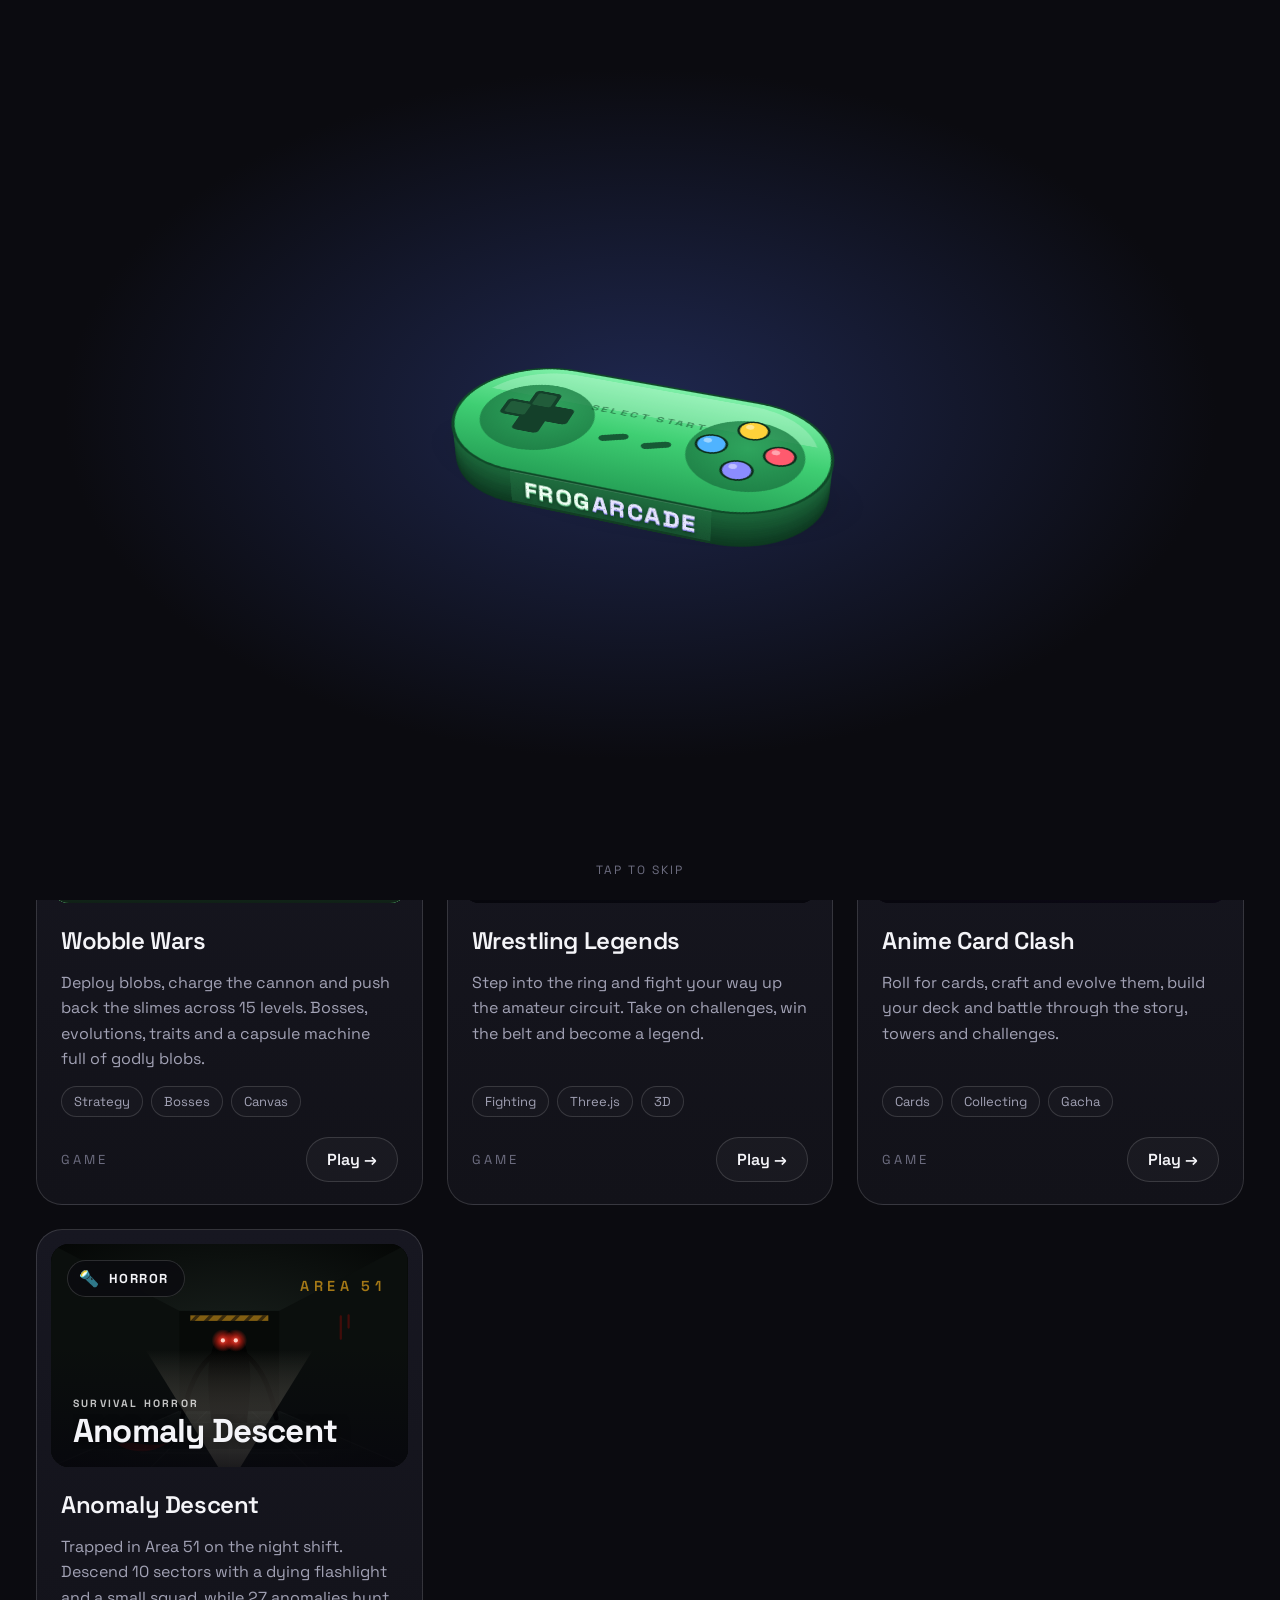
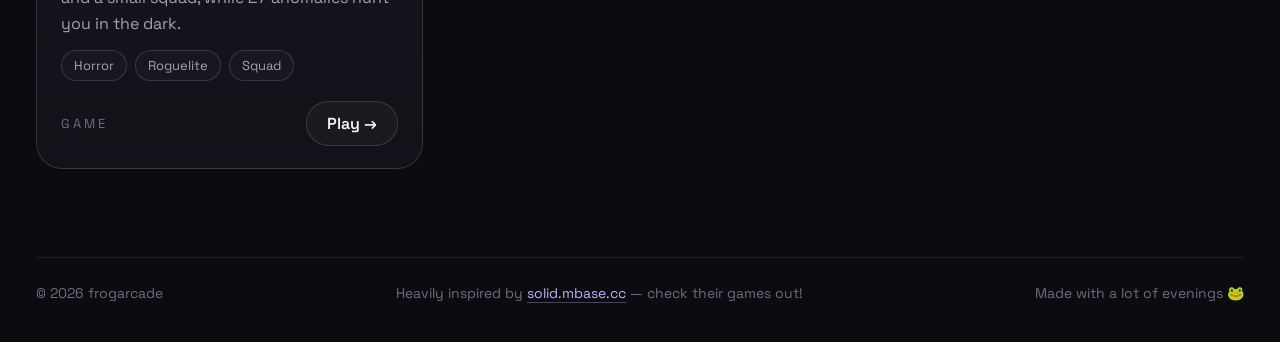
==== index.html @ df7ae9d2 "Add files via upload" ====
<!DOCTYPE html>
<html lang="en">
<head>
<meta charset="utf-8">
<meta name="viewport" content="width=device-width, initial-scale=1">
<title>frogarcade</title>
<meta name="description" content="Browser games by frogarcade. Free to play, nothing to install.">
<link rel="icon" href="data:image/svg+xml,%3Csvg%20xmlns=%22http://www.w3.org/2000/svg%22%20viewBox=%220%200%20200%20124%22%20aria-hidden=%22true%22%3E%3Cdefs%3E%3ClinearGradient%20id=%22pd-fav%22%20x1=%220%22%20y1=%220%22%20x2=%220%22%20y2=%221%22%3E%3Cstop%20offset=%220%22%20stop-color=%22%237ef0a8%22/%3E%3Cstop%20offset=%22.55%22%20stop-color=%22%233fcf73%22/%3E%3Cstop%20offset=%221%22%20stop-color=%22%2326a257%22/%3E%3C/linearGradient%3E%3C/defs%3E%3Cpath%20d=%22M58%2022%20H142%20A46%2046%200%200%201%20142%20114%20H58%20A46%2046%200%200%201%2058%2022%20Z%22%20fill=%22%23165a33%22/%3E%3Cpath%20d=%22M58%208%20H142%20A46%2046%200%200%201%20142%20100%20H58%20A46%2046%200%200%201%2058%208%20Z%22%20fill=%22url%28%23pd-fav%29%22%20stroke=%22%230f4a28%22%20stroke-width=%225%22/%3E%3Ccircle%20cx=%2256%22%20cy=%2254%22%20r=%2230%22%20fill=%22%232a9c58%22%20opacity=%22.7%22/%3E%3Ccircle%20cx=%22144%22%20cy=%2254%22%20r=%2230%22%20fill=%22%232a9c58%22%20opacity=%22.7%22/%3E%3Cg%20fill=%22%2314402a%22%3E%3Crect%20x=%2249%22%20y=%2232%22%20width=%2214%22%20height=%2244%22%20rx=%223%22/%3E%3Crect%20x=%2234%22%20y=%2247%22%20width=%2244%22%20height=%2214%22%20rx=%223%22/%3E%3C/g%3E%3Cg%20stroke=%22%230d2e1c%22%20stroke-width=%223%22%3E%3Ccircle%20cx=%22144%22%20cy=%2236%22%20r=%229.5%22%20fill=%22%23ffd23a%22/%3E%3Ccircle%20cx=%22162%22%20cy=%2254%22%20r=%229.5%22%20fill=%22%23ff5a6e%22/%3E%3Ccircle%20cx=%22126%22%20cy=%2254%22%20r=%229.5%22%20fill=%22%234fb3ff%22/%3E%3Ccircle%20cx=%22144%22%20cy=%2272%22%20r=%229.5%22%20fill=%22%238b8cff%22/%3E%3C/g%3E%3Cg%20fill=%22%23165a35%22%3E%3Crect%20x=%2286%22%20y=%2262%22%20width=%2212%22%20height=%226%22%20rx=%223%22/%3E%3Crect%20x=%22104%22%20y=%2262%22%20width=%2212%22%20height=%226%22%20rx=%223%22/%3E%3C/g%3E%3C/svg%3E">
<link rel="preconnect" href="https://fonts.googleapis.com">
<link rel="preconnect" href="https://fonts.gstatic.com" crossorigin>
<link href="https://fonts.googleapis.com/css2?family=Space+Grotesk:wght@400;500;600;700&display=swap" rel="stylesheet">
<style>
  :root{
    --bg:#0b0b10; --panel:#121219; --panel2:#171721; --line:#ffffff14; --line2:#ffffff24;
    --text:#f4f4f8; --muted:#a2a2b5; --dim:#6d6d80;
    --accent:#8b8cff; --accent2:#b9b3ff; --green:#3ddc84;
  }
  *{box-sizing:border-box}
  html{scroll-behavior:smooth}
  html,body{margin:0}
  body{
    background:var(--bg); color:var(--text); min-height:100vh; overflow-x:hidden;
    font-family:'Space Grotesk',system-ui,sans-serif; -webkit-font-smoothing:antialiased;
  }
  /* soft glow + faint grid behind the hero */
  body::before{
    content:""; position:fixed; inset:0; pointer-events:none; z-index:-1;
    background:
      radial-gradient(900px 480px at 50% -120px,#3a3a8a55,transparent 70%),
      radial-gradient(600px 400px at 15% 20%,#1f2a5a33,transparent 70%);
  }
  body::after{
    content:""; position:absolute; left:0; right:0; top:0; height:900px; pointer-events:none; z-index:-1;
    background-image:linear-gradient(var(--line) 1px,transparent 1px),linear-gradient(90deg,var(--line) 1px,transparent 1px);
    background-size:64px 64px; opacity:.35;
    mask-image:radial-gradient(ellipse 70% 60% at 50% 0%,#000 30%,transparent 75%);
    -webkit-mask-image:radial-gradient(ellipse 70% 60% at 50% 0%,#000 30%,transparent 75%);
  }
  a{color:inherit}
  .wrap{max-width:1240px; margin:0 auto; padding:0 16px}

  /* nav */
  nav{position:sticky; top:12px; z-index:10; margin-top:12px}
  .bar{
    display:flex; align-items:center; justify-content:space-between; gap:12px;
    padding:10px 12px 10px 18px; border:1px solid var(--line2); border-radius:22px;
    background:#101017b3; backdrop-filter:blur(14px); -webkit-backdrop-filter:blur(14px);
  }
  .brand{display:flex; align-items:center; gap:10px; text-decoration:none; font-weight:600; font-size:18px; letter-spacing:-.2px}
  .logo{width:30px; height:30px; border-radius:9px; display:grid; place-items:center; font-size:18px;
    background:linear-gradient(135deg,#2c2c5c,#1a1a30); border:1px solid var(--line2)}
  .links{display:flex; gap:6px}
  .links a{text-decoration:none; color:var(--muted); font-size:15px; padding:8px 14px; border-radius:14px; transition:.15s}
  .links a:hover{color:var(--text); background:#ffffff0d}

  /* hero */
  .hero{text-align:center; padding:92px 0 72px}
  .pill{
    display:inline-flex; align-items:center; gap:10px; padding:9px 18px; border-radius:99px;
    border:1px solid var(--line2); background:#ffffff08; color:var(--muted);
    font-size:13px; letter-spacing:3px; text-transform:uppercase;
  }
  .dot{width:8px; height:8px; border-radius:50%; background:var(--green); box-shadow:0 0 0 4px #3ddc8422, 0 0 12px var(--green);
    animation:pulse 2s ease-in-out infinite}
  @keyframes pulse{50%{box-shadow:0 0 0 7px #3ddc8411, 0 0 18px var(--green)}}
  h1{font-size:clamp(52px,10vw,128px); line-height:.95; letter-spacing:-.045em; font-weight:700; margin:38px 0 26px}
  h1 .grad{background:linear-gradient(180deg,var(--accent2),var(--accent)); -webkit-background-clip:text; background-clip:text; color:transparent}
  .lead{color:var(--muted); font-size:clamp(17px,2.1vw,21px); line-height:1.55; max-width:680px; margin:0 auto}
  .stats{display:inline-flex; margin-top:44px; border:1px solid var(--line2); border-radius:22px; background:#ffffff06; overflow:hidden}
  .stats div{padding:15px 26px; color:var(--muted); font-size:17px}
  .stats div + div{border-left:1px solid var(--line2)}
  .stats b{color:var(--text); font-weight:600}

  /* section label */
  .label{display:flex; align-items:center; gap:22px; color:var(--dim); font-size:14px; letter-spacing:4px; text-transform:uppercase; margin:0 0 28px}
  .label::after{content:""; flex:1; height:1px; background:linear-gradient(90deg,var(--line2),transparent)}

  /* cards */
  .grid{display:grid; gap:24px; grid-template-columns:repeat(auto-fill,minmax(min(340px,100%),1fr)); padding-bottom:88px}
  .card{
    position:relative; display:flex; flex-direction:column; text-decoration:none;
    padding:14px; border-radius:26px; border:1px solid var(--line2);
    background:linear-gradient(180deg,var(--panel2),var(--panel));
    transition:transform .2s ease, border-color .2s ease, box-shadow .2s ease;
  }
  .card:hover,.card:focus-visible{transform:translateY(-4px); border-color:#8b8cff66; outline:none;
    box-shadow:0 24px 60px -20px #6f70ff55}
  .thumb{position:relative; aspect-ratio:16/10; border-radius:18px; overflow:hidden; background:#000; isolation:isolate}
  .thumb svg{position:absolute; inset:0; width:100%; height:100%; display:block; transition:transform .6s ease}
  .card:hover .thumb svg{transform:scale(1.05)}
  .thumb::after{content:""; position:absolute; inset:0; z-index:1; background:linear-gradient(180deg,transparent 45%,#07070dd9 100%)}
  .badge{
    position:absolute; top:16px; left:16px; z-index:2; display:inline-flex; align-items:center; gap:8px;
    padding:7px 15px 7px 11px; border-radius:99px; font-size:13px; font-weight:700; letter-spacing:1.5px; text-transform:uppercase;
    background:#0b0b10c4; border:1px solid var(--line2); backdrop-filter:blur(8px); -webkit-backdrop-filter:blur(8px);
  }
  .badge i{font-style:normal; font-size:16px}
  .cap{position:absolute; left:22px; right:22px; bottom:18px; z-index:2; display:flex; flex-direction:column; gap:4px}
  .cap small{font-size:10.5px; font-weight:700; letter-spacing:2.2px; text-transform:uppercase; color:#ffffffc0}
  .cap strong{font-size:clamp(26px,2.6vw,33px); white-space:nowrap; overflow:hidden; text-overflow:ellipsis; line-height:1.05; font-weight:700; letter-spacing:-.8px; text-shadow:0 2px 14px #000a}
  .info{padding:22px 10px 8px; display:flex; flex-direction:column; gap:14px; flex:1}
  .info h2{margin:0; font-size:24px; letter-spacing:-.4px; font-weight:600}
  .info p{margin:0; color:var(--muted); line-height:1.6; font-size:16px; flex:1}
  .tags{display:flex; gap:8px; flex-wrap:wrap}
  .tags span{font-size:13px; color:var(--muted); padding:6px 12px; border-radius:99px; border:1px solid var(--line2); background:#ffffff05}
  .foot{display:flex; align-items:center; justify-content:space-between; gap:12px; margin-top:6px}
  .kind{color:var(--dim); font-size:13px; letter-spacing:3px; text-transform:uppercase}
  .play{flex:none; font-weight:600; font-size:16px; padding:11px 20px; border-radius:99px; color:var(--text);
    border:1px solid var(--line2); background:#ffffff08; transition:.2s}
  .card:hover .play{background:var(--accent); border-color:var(--accent); color:#0b0b10; box-shadow:0 0 24px #8b8cff77}

  footer{border-top:1px solid var(--line); color:var(--dim); font-size:14px; padding:26px 0 40px;
    display:flex; justify-content:space-between; gap:12px; flex-wrap:wrap}
  footer .credit a{color:var(--accent2); text-decoration:none; border-bottom:1px solid #b9b3ff55}
  footer .credit a:hover{color:#fff; border-bottom-color:#fff}

  @media (max-width:560px){
    .hero{padding:64px 0 52px}
    .stats div{padding:12px 16px; font-size:15px}
    .links a{padding:8px 10px}
  }

  /* ---- intro: a classic controller turns in, seen from above-left, FROGARCADE printed along its side ---- */
  #intro{position:fixed; inset:0; z-index:100; display:flex; flex-direction:column; align-items:center; justify-content:center;
    background:radial-gradient(800px 480px at 50% 46%, #1f2850 0%, #0b0b10 72%); cursor:pointer;
    transition:opacity .6s ease, transform .6s cubic-bezier(.7,0,.84,0)}
  #intro.out{opacity:0; transform:translateY(-6%); pointer-events:none}
  #intro .stage{perspective:1300px; width:440px; height:190px; transform:scale(var(--k,1)); animation:fade .5s ease both}
  #intro .pad3d{position:relative; width:440px; height:190px; transform-style:preserve-3d;
    animation:padIn 1.6s cubic-bezier(.2,1.15,.35,1) both, padSway 6s ease-in-out 1.6s infinite}
  #intro .pad3d > svg{position:absolute; inset:0; width:100%; height:100%; overflow:visible}
  #intro .pad3d .layer{transform:translateZ(var(--z))}
  #intro .pad3d .top{transform:translateZ(20px)}
  #intro .pad3d .top2{transform:translateZ(26px)}
  #intro .wall{position:absolute; left:120px; top:190px; width:200px; height:40px; transform-origin:50% 0;
    transform:translateZ(20px) rotateX(-90deg); backface-visibility:hidden;
    background:linear-gradient(180deg,#1f6e3f,#164f2e); display:flex; align-items:center; justify-content:center;
    box-shadow:inset 0 2px 0 rgba(255,255,255,.18), inset 0 -3px 0 rgba(0,0,0,.25)}
  /* FROGARCADE is printed on the controller's side — it comes in with the pad, no typing */
  #intro .wall .l{position:relative; display:inline-block; font-weight:700; font-size:25px; letter-spacing:.06em; line-height:1;
    color:#effff4; text-shadow:0 1px 0 #9fe2b8, 0 2px 0 #4fae74, 0 3px 4px rgba(0,0,0,.45)}
  #intro .wall .l.p{color:#e6e4ff; text-shadow:0 1px 0 #bdbaff, 0 2px 0 #7d78d8, 0 3px 4px rgba(0,0,0,.45)}
  #intro .floor{position:absolute; left:50%; top:50%; width:440px; height:190px; margin:-95px 0 0 -220px; border-radius:100px;
    background:radial-gradient(closest-side, rgba(0,0,0,.55), transparent); transform:translateZ(-24px); filter:blur(8px)}
  #intro .skip{position:absolute; bottom:22px; color:var(--dim); font-size:12px; letter-spacing:2px; text-transform:uppercase; opacity:0; animation:fade .6s ease 2s forwards}
  #intro .lit{animation:glow 1.2s ease-in-out infinite alternate}
  #intro .lit:nth-of-type(2){animation-delay:.3s} #intro .lit:nth-of-type(3){animation-delay:.6s} #intro .lit:nth-of-type(4){animation-delay:.9s}
  @keyframes padIn{0%{transform:translateY(80px) scale(.2) rotateX(10deg) rotateZ(-160deg)} 100%{transform:rotateX(54deg) rotateZ(18deg)}}
  @keyframes padSway{0%,100%{transform:rotateX(54deg) rotateZ(18deg)} 50%{transform:rotateX(54deg) rotateZ(18deg) rotateZ(5deg) translateZ(10px)}}
  @keyframes fade{to{opacity:1}}
  @keyframes glow{to{filter:brightness(1.55) saturate(1.2)}}
  @media (prefers-reduced-motion:reduce){ #intro *{animation-duration:.01s !important; animation-delay:0s !important; animation-iteration-count:1 !important} }
</style>
</head>
<body>
<div id="intro" role="presentation" aria-label="frogarcade">
  <div class="stage"><div class="pad3d">
    <div class="floor"></div>
    <svg class="layer" viewBox="0 0 440 190" aria-hidden="true" style="--z:-20px"><path fill="#0d3820" d="M120 6 H320 A92 92 0 0 1 320 190 H120 A92 92 0 0 1 120 6 Z"/></svg>
    <svg class="layer" viewBox="0 0 440 190" aria-hidden="true" style="--z:-18px"><path fill="#0d3b21" d="M120 6 H320 A92 92 0 0 1 320 190 H120 A92 92 0 0 1 120 6 Z"/></svg>
    <svg class="layer" viewBox="0 0 440 190" aria-hidden="true" style="--z:-15px"><path fill="#0e3e23" d="M120 6 H320 A92 92 0 0 1 320 190 H120 A92 92 0 0 1 120 6 Z"/></svg>
    <svg class="layer" viewBox="0 0 440 190" aria-hidden="true" style="--z:-12px"><path fill="#0f4125" d="M120 6 H320 A92 92 0 0 1 320 190 H120 A92 92 0 0 1 120 6 Z"/></svg>
    <svg class="layer" viewBox="0 0 440 190" aria-hidden="true" style="--z:-10px"><path fill="#104427" d="M120 6 H320 A92 92 0 0 1 320 190 H120 A92 92 0 0 1 120 6 Z"/></svg>
    <svg class="layer" viewBox="0 0 440 190" aria-hidden="true" style="--z:-8px"><path fill="#114728" d="M120 6 H320 A92 92 0 0 1 320 190 H120 A92 92 0 0 1 120 6 Z"/></svg>
    <svg class="layer" viewBox="0 0 440 190" aria-hidden="true" style="--z:-5px"><path fill="#124a2a" d="M120 6 H320 A92 92 0 0 1 320 190 H120 A92 92 0 0 1 120 6 Z"/></svg>
    <svg class="layer" viewBox="0 0 440 190" aria-hidden="true" style="--z:-2px"><path fill="#134d2c" d="M120 6 H320 A92 92 0 0 1 320 190 H120 A92 92 0 0 1 120 6 Z"/></svg>
    <svg class="layer" viewBox="0 0 440 190" aria-hidden="true" style="--z:0px"><path fill="#14512e" d="M120 6 H320 A92 92 0 0 1 320 190 H120 A92 92 0 0 1 120 6 Z"/></svg>
    <svg class="layer" viewBox="0 0 440 190" aria-hidden="true" style="--z:2px"><path fill="#15542f" d="M120 6 H320 A92 92 0 0 1 320 190 H120 A92 92 0 0 1 120 6 Z"/></svg>
    <svg class="layer" viewBox="0 0 440 190" aria-hidden="true" style="--z:5px"><path fill="#165731" d="M120 6 H320 A92 92 0 0 1 320 190 H120 A92 92 0 0 1 120 6 Z"/></svg>
    <svg class="layer" viewBox="0 0 440 190" aria-hidden="true" style="--z:8px"><path fill="#175a33" d="M120 6 H320 A92 92 0 0 1 320 190 H120 A92 92 0 0 1 120 6 Z"/></svg>
    <svg class="layer" viewBox="0 0 440 190" aria-hidden="true" style="--z:10px"><path fill="#185d35" d="M120 6 H320 A92 92 0 0 1 320 190 H120 A92 92 0 0 1 120 6 Z"/></svg>
    <svg class="layer" viewBox="0 0 440 190" aria-hidden="true" style="--z:12px"><path fill="#196036" d="M120 6 H320 A92 92 0 0 1 320 190 H120 A92 92 0 0 1 120 6 Z"/></svg>
    <svg class="layer" viewBox="0 0 440 190" aria-hidden="true" style="--z:15px"><path fill="#1a6338" d="M120 6 H320 A92 92 0 0 1 320 190 H120 A92 92 0 0 1 120 6 Z"/></svg>
    <svg class="layer" viewBox="0 0 440 190" aria-hidden="true" style="--z:18px"><path fill="#1b663a" d="M120 6 H320 A92 92 0 0 1 320 190 H120 A92 92 0 0 1 120 6 Z"/></svg>
    <svg class="layer" viewBox="0 0 440 190" aria-hidden="true" style="--z:20px"><path fill="#1c6a3c" d="M120 6 H320 A92 92 0 0 1 320 190 H120 A92 92 0 0 1 120 6 Z"/></svg>
    <svg class="top" viewBox="0 0 440 190" aria-hidden="true">
      <defs>
        <linearGradient id="pd-top" x1="0" y1="0" x2="0" y2="1"><stop offset="0" stop-color="#7ef0a8"/><stop offset=".5" stop-color="#3fcf73"/><stop offset="1" stop-color="#26a257"/></linearGradient>
        <radialGradient id="pd-well" cx=".5" cy=".4" r=".6"><stop offset="0" stop-color="#2a9c58"/><stop offset="1" stop-color="#1c7a43"/></radialGradient>
      </defs>
      <path d="M120 6 H320 A92 92 0 0 1 320 190 H120 A92 92 0 0 1 120 6 Z" fill="url(#pd-top)" stroke="#0f4a28" stroke-width="3"/>
      <path d="M126 14 H314 A84 84 0 0 1 392 64 H48 A84 84 0 0 1 126 14 Z" fill="#ffffff" opacity=".22"/>
      <circle cx="112" cy="98" r="58" fill="url(#pd-well)" opacity=".85"/>
      <circle cx="328" cy="98" r="58" fill="url(#pd-well)" opacity=".85"/>
      <rect x="182" y="104" width="30" height="10" rx="5" fill="#165a35" transform="rotate(-24 197 109)"/>
      <rect x="226" y="104" width="30" height="10" rx="5" fill="#165a35" transform="rotate(-24 241 109)"/>
      <text x="220" y="70" text-anchor="middle" font-family="Space Grotesk, sans-serif" font-weight="700" font-size="13" letter-spacing="3" fill="#0f4a28" opacity=".55">SELECT   START</text>
    </svg>
    <svg class="top2" viewBox="0 0 440 190" aria-hidden="true">
      <g fill="#14402a"><rect x="98" y="62" width="28" height="72" rx="5"/><rect x="76" y="84" width="72" height="28" rx="5"/></g>
      <g fill="#215c3a"><rect x="102" y="66" width="20" height="22" rx="3"/><rect x="80" y="88" width="22" height="20" rx="3"/></g>
      <g stroke="#0d2e1c" stroke-width="2.5">
        <circle class="lit" cx="328" cy="64" r="15" fill="#ffd23a"/>
        <circle class="lit" cx="362" cy="98" r="15" fill="#ff5a6e"/>
        <circle class="lit" cx="294" cy="98" r="15" fill="#4fb3ff"/>
        <circle class="lit" cx="328" cy="132" r="15" fill="#8b8cff"/>
      </g>
      <g fill="#ffffff" opacity=".45"><circle cx="323" cy="59" r="4"/><circle cx="357" cy="93" r="4"/><circle cx="289" cy="93" r="4"/><circle cx="323" cy="127" r="4"/></g>
    </svg>
    <div class="wall" aria-label="FROGARCADE"><span class="l " style="--d:1.90s">F</span><span class="l " style="--d:2.06s">R</span><span class="l " style="--d:2.22s">O</span><span class="l " style="--d:2.38s">G</span><span class="l p" style="--d:2.54s">A</span><span class="l p" style="--d:2.70s">R</span><span class="l p" style="--d:2.86s">C</span><span class="l p" style="--d:3.02s">A</span><span class="l p" style="--d:3.18s">D</span><span class="l p" style="--d:3.34s">E</span></div>
  </div></div>
  <div class="skip">tap to skip</div>
</div>
<script>
  // the intro plays once per visit (coming back from a game skips it), and any tap/key skips it
  (function(){
    const el = document.getElementById('intro');
    const fit = () => el.querySelector('.stage').style.setProperty('--k', Math.min(1, innerWidth * .88 / 440, innerHeight * .9 / 300));
    fit(); addEventListener('resize', fit);
    let seen = false; try { seen = sessionStorage.getItem('fa_intro') === '1'; } catch(e) {}
    if (seen) { el.remove(); return; }
    try { sessionStorage.setItem('fa_intro', '1'); } catch(e) {}
    const done = () => { if (!el.isConnected || el.classList.contains('out')) return; el.classList.add('out'); setTimeout(() => el.remove(), 650); };
    el.addEventListener('click', done); addEventListener('keydown', done, {once:true});
    setTimeout(done, 5600);
  })();
</script>
<div class="wrap">
  <nav>
    <div class="bar">
      <a class="brand" href="#top"><span class="logo"><svg xmlns="http://www.w3.org/2000/svg" width="28" height="18" viewBox="0 0 200 124" aria-hidden="true"><defs><linearGradient id="nb-pad" x1="0" y1="0" x2="0" y2="1"><stop offset="0" stop-color="#7ef0a8"/><stop offset=".55" stop-color="#3fcf73"/><stop offset="1" stop-color="#26a257"/></linearGradient></defs><path d="M58 22 H142 A46 46 0 0 1 142 114 H58 A46 46 0 0 1 58 22 Z" fill="#165a33"/><path d="M58 8 H142 A46 46 0 0 1 142 100 H58 A46 46 0 0 1 58 8 Z" fill="url(#nb-pad)" stroke="#0f4a28" stroke-width="5"/><circle cx="56" cy="54" r="30" fill="#2a9c58" opacity=".7"/><circle cx="144" cy="54" r="30" fill="#2a9c58" opacity=".7"/><g fill="#14402a"><rect x="49" y="32" width="14" height="44" rx="3"/><rect x="34" y="47" width="44" height="14" rx="3"/></g><g stroke="#0d2e1c" stroke-width="3"><circle cx="144" cy="36" r="9.5" fill="#ffd23a"/><circle cx="162" cy="54" r="9.5" fill="#ff5a6e"/><circle cx="126" cy="54" r="9.5" fill="#4fb3ff"/><circle cx="144" cy="72" r="9.5" fill="#8b8cff"/></g><g fill="#165a35"><rect x="86" y="62" width="12" height="6" rx="3"/><rect x="104" y="62" width="12" height="6" rx="3"/></g></svg></span>frogarcade</a>
      <div class="links"><a href="#games">Games</a></div>
    </div>
  </nav>

  <header class="hero" id="top">
    <span class="pill"><span class="dot"></span>Playable in your browser</span>
    <h1>Games I <span class="grad">made.</span></h1>
    <p class="lead">Browser games you can play right here. Nothing to install, nothing to sign up for. Your progress saves automatically.</p>
    <div class="stats">
      <div><b>4</b> games</div>
      <div><b>0</b> tools</div>
      <div><b>100%</b> free</div>
    </div>
  </header>

  <section id="games">
    <div class="label">Games</div>
    <div class="grid">

      <a class="card" href="wobble-wars/">
        <div class="thumb">
          <span class="badge"><i>🔥</i>Featured</span>
          <svg viewBox="0 0 640 400" preserveAspectRatio="xMidYMid slice" aria-hidden="true">
  <defs>
    <linearGradient id="ww-sky" x1="0" y1="0" x2="0" y2="1"><stop offset="0" stop-color="#2f5fd0"/><stop offset=".7" stop-color="#9ad8ff"/></linearGradient>
    <radialGradient id="ww-sun" cx=".8" cy=".18" r=".4"><stop offset="0" stop-color="#fff4c2"/><stop offset=".25" stop-color="#fff4c2" stop-opacity=".6"/><stop offset="1" stop-color="#fff4c2" stop-opacity="0"/></radialGradient>
    <radialGradient id="ww-or" cx=".35" cy=".3" r=".85"><stop offset="0" stop-color="#ffcf8f"/><stop offset="1" stop-color="#f0641c"/></radialGradient>
    <radialGradient id="ww-bl" cx=".35" cy=".3" r=".85"><stop offset="0" stop-color="#b5ecff"/><stop offset="1" stop-color="#2a86e0"/></radialGradient>
    <radialGradient id="ww-pu" cx=".35" cy=".3" r=".85"><stop offset="0" stop-color="#e2b3ff"/><stop offset="1" stop-color="#7a2fd0"/></radialGradient>
  </defs>
  <rect width="640" height="400" fill="url(#ww-sky)"/>
  <rect width="640" height="400" fill="url(#ww-sun)"/>
  <g fill="#fff" opacity=".85"><circle cx="90" cy="80" r="22"/><circle cx="118" cy="70" r="28"/><circle cx="150" cy="82" r="20"/><rect x="70" y="80" width="100" height="22" rx="11"/></g>
  <g fill="#fff" opacity=".7"><circle cx="360" cy="52" r="16"/><circle cx="382" cy="44" r="21"/><circle cx="406" cy="54" r="15"/><rect x="346" y="54" width="74" height="16" rx="8"/></g>
  <path d="M0,175 Q170,125 330,165 T640,150 V400 H0Z" fill="#6fd66a"/>
  <path d="M0,212 Q210,178 420,208 T640,200 V400 H0Z" fill="#43b04e"/>
  <g stroke="#2f8f3b" stroke-width="3" stroke-linecap="round" opacity=".6">
    <path d="M40,250 l4,-12 M60,268 l-3,-11 M520,250 l4,-12 M600,272 l-3,-12 M300,280 l3,-11"/>
  </g>
  <g transform="translate(250,214) scale(.7)">
      <ellipse cx="0" cy="4" rx="58" ry="9" fill="#0a3a1c" opacity=".35"/>
      <path d="M-60,0 C-63,-42 -36,-74 0,-74 C36,-74 63,-42 60,0 C40,7 -40,7 -60,0Z" fill="url(#ww-bl)" stroke="#00000033" stroke-width="3"/>
      <ellipse cx="-28" cy="-52" rx="14" ry="8" fill="#fff" opacity=".45" transform="rotate(-25 -28 -52)"/>
      <ellipse cx="-20" cy="-38" rx="11" ry="13" fill="#fff"/><ellipse cx="20" cy="-38" rx="11" ry="13" fill="#fff"/>
      <circle cx="-17" cy="-36" r="6" fill="#111"/><circle cx="23" cy="-36" r="6" fill="#111"/>
      <path d="M-12,-20 Q0,-10 12,-20" stroke="#2a1a10" stroke-width="4" fill="none" stroke-linecap="round"/>
    </g>
  <g transform="translate(380,218) scale(1.45)">
      <ellipse cx="0" cy="4" rx="58" ry="9" fill="#0a3a1c" opacity=".35"/>
      <path d="M-60,0 C-63,-42 -36,-74 0,-74 C36,-74 63,-42 60,0 C40,7 -40,7 -60,0Z" fill="url(#ww-or)" stroke="#00000033" stroke-width="3"/>
      <ellipse cx="-28" cy="-52" rx="14" ry="8" fill="#fff" opacity=".45" transform="rotate(-25 -28 -52)"/>
      <ellipse cx="-20" cy="-38" rx="11" ry="13" fill="#fff"/><ellipse cx="20" cy="-38" rx="11" ry="13" fill="#fff"/>
      <circle cx="-17" cy="-36" r="6" fill="#111"/><circle cx="23" cy="-36" r="6" fill="#111"/>
      <path d="M-12,-20 Q0,-10 12,-20" stroke="#2a1a10" stroke-width="4" fill="none" stroke-linecap="round"/>
    </g>
  <g transform="translate(535,208) scale(.8)">
      <ellipse cx="0" cy="4" rx="58" ry="9" fill="#0a3a1c" opacity=".35"/>
      <path d="M-60,0 C-63,-42 -36,-74 0,-74 C36,-74 63,-42 60,0 C40,7 -40,7 -60,0Z" fill="url(#ww-pu)" stroke="#00000033" stroke-width="3"/>
      <ellipse cx="-28" cy="-52" rx="14" ry="8" fill="#fff" opacity=".45" transform="rotate(-25 -28 -52)"/>
      <ellipse cx="-20" cy="-38" rx="11" ry="13" fill="#fff"/><ellipse cx="20" cy="-38" rx="11" ry="13" fill="#fff"/>
      <circle cx="-23" cy="-36" r="6" fill="#111"/><circle cx="17" cy="-36" r="6" fill="#111"/>
      <path d="M-34,-56 L-10,-48 M34,-56 L10,-48" stroke="#2a1040" stroke-width="5" stroke-linecap="round"/><path d="M-12,-14 Q0,-22 12,-14" stroke="#2a1040" stroke-width="4" fill="none" stroke-linecap="round"/>
    </g>
  <g transform="translate(600,202) scale(.56)">
      <ellipse cx="0" cy="4" rx="58" ry="9" fill="#0a3a1c" opacity=".35"/>
      <path d="M-60,0 C-63,-42 -36,-74 0,-74 C36,-74 63,-42 60,0 C40,7 -40,7 -60,0Z" fill="url(#ww-pu)" stroke="#00000033" stroke-width="3"/>
      <ellipse cx="-28" cy="-52" rx="14" ry="8" fill="#fff" opacity=".45" transform="rotate(-25 -28 -52)"/>
      <ellipse cx="-20" cy="-38" rx="11" ry="13" fill="#fff"/><ellipse cx="20" cy="-38" rx="11" ry="13" fill="#fff"/>
      <circle cx="-23" cy="-36" r="6" fill="#111"/><circle cx="17" cy="-36" r="6" fill="#111"/>
      <path d="M-34,-56 L-10,-48 M34,-56 L10,-48" stroke="#2a1040" stroke-width="5" stroke-linecap="round"/><path d="M-12,-14 Q0,-22 12,-14" stroke="#2a1040" stroke-width="4" fill="none" stroke-linecap="round"/>
    </g>
</svg>
          <div class="cap"><small>Lane defense</small><strong>Wobble Wars</strong></div>
        </div>
        <div class="info">
          <h2>Wobble Wars</h2>
          <p>Deploy blobs, charge the cannon and push back the slimes across 15 levels. Bosses, evolutions, traits and a capsule machine full of godly blobs.</p>
          <div class="tags"><span>Strategy</span><span>Bosses</span><span>Canvas</span></div>
          <div class="foot"><span class="kind">Game</span><span class="play">Play →</span></div>
        </div>
      </a>

      <a class="card" href="wrestling-legends/">
        <div class="thumb">
          <span class="badge"><i>🥊</i>3D</span>
          <svg viewBox="0 0 640 400" preserveAspectRatio="xMidYMid slice" aria-hidden="true">
  <defs>
    <radialGradient id="wl-bg" cx=".5" cy=".3" r=".8"><stop offset="0" stop-color="#2b3170"/><stop offset="1" stop-color="#07080f"/></radialGradient>
    <linearGradient id="wl-spot" x1="0" y1="0" x2="0" y2="1"><stop offset="0" stop-color="#fff" stop-opacity=".38"/><stop offset="1" stop-color="#fff" stop-opacity="0"/></linearGradient>
    <linearGradient id="wl-gold" x1="0" y1="0" x2="0" y2="1"><stop offset="0" stop-color="#fff3b0"/><stop offset=".5" stop-color="#f6b928"/><stop offset="1" stop-color="#a8600a"/></linearGradient>
    <linearGradient id="wl-mat" x1="0" y1="0" x2="0" y2="1"><stop offset="0" stop-color="#2d3c7c"/><stop offset="1" stop-color="#3f56a8"/></linearGradient>
    <pattern id="wl-crowd" width="20" height="18" patternUnits="userSpaceOnUse"><circle cx="10" cy="7" r="5" fill="#4a5190"/><rect x="4" y="11" width="12" height="7" rx="3" fill="#353b70"/></pattern>
    <linearGradient id="wl-fade" x1="0" y1="0" x2="0" y2="1"><stop offset="0" stop-color="#fff" stop-opacity="0"/><stop offset=".5" stop-color="#fff" stop-opacity=".7"/><stop offset="1" stop-color="#fff" stop-opacity="0"/></linearGradient>
    <mask id="wl-cm"><rect y="110" width="640" height="130" fill="url(#wl-fade)"/></mask>
  </defs>
  <rect width="640" height="400" fill="url(#wl-bg)"/>
  <rect y="110" width="640" height="130" fill="url(#wl-crowd)" mask="url(#wl-cm)" opacity=".8"/>
  <polygon points="275,0 365,0 540,330 100,330" fill="url(#wl-spot)"/>
  <g transform="translate(0,-34)"><polygon points="96,320 544,320 478,222 162,222" fill="url(#wl-mat)"/>
  <ellipse cx="320" cy="270" rx="92" ry="24" fill="none" stroke="#ffffff30" stroke-width="3"/>
  <polygon points="96,320 544,320 544,360 96,360" fill="#12162e"/>
  <g stroke-linecap="round" stroke-width="4">
    <path d="M166,182 L474,182 M166,198 L474,198 M166,214 L474,214" stroke="#e8e8f5"/>
    <path d="M166,182 L100,256 M166,198 L100,276 M166,214 L100,296" stroke="#e24a4a"/>
    <path d="M474,182 L540,256 M474,198 L540,276 M474,214 L540,296" stroke="#4a7ae2"/>
    <path d="M100,256 L540,256 M100,276 L540,276 M100,296 L540,296" stroke="#f1f1fa" opacity=".9"/>
  </g>
  <rect x="160" y="172" width="12" height="52" rx="3" fill="#c53030"/>
  <rect x="468" y="172" width="12" height="52" rx="3" fill="#2f5fc5"/>
  <rect x="92" y="244" width="16" height="80" rx="4" fill="#e03b3b"/>
  <rect x="532" y="244" width="16" height="80" rx="4" fill="#3b6fe0"/>
  </g>
  <g transform="translate(320,128) scale(1.2)">
    <ellipse cx="0" cy="10" rx="150" ry="18" fill="#000" opacity=".35"/>
    <rect x="-150" y="-14" width="300" height="30" rx="14" fill="#2a1a12" stroke="#5a3a22" stroke-width="2"/>
    <circle cx="-92" cy="1" r="19" fill="url(#wl-gold)" stroke="#7a4508" stroke-width="2"/>
    <circle cx="92" cy="1" r="19" fill="url(#wl-gold)" stroke="#7a4508" stroke-width="2"/>
    <ellipse cx="0" cy="0" rx="64" ry="48" fill="url(#wl-gold)" stroke="#7a4508" stroke-width="3"/>
    <ellipse cx="0" cy="0" rx="50" ry="36" fill="none" stroke="#fff6c8" stroke-width="2" opacity=".7"/>
    <path transform="translate(0,0) scale(1.5)" d="M0,-16 L4.7,-6.5 L15.2,-4.9 L7.6,2.5 L9.4,12.9 L0,8 L-9.4,12.9 L-7.6,2.5 L-15.2,-4.9 L-4.7,-6.5Z" fill="#c9202e"/>
    <path transform="translate(-52,-38) scale(1.1)" d="M0,-10 L2.5,-2.5 L10,0 L2.5,2.5 L0,10 L-2.5,2.5 L-10,0 L-2.5,-2.5Z" fill="#fff" opacity="0.9"/><path transform="translate(58,30) scale(0.7)" d="M0,-10 L2.5,-2.5 L10,0 L2.5,2.5 L0,10 L-2.5,2.5 L-10,0 L-2.5,-2.5Z" fill="#fff" opacity="0.9"/>
  </g>
</svg>
          <div class="cap"><small>3D · Wrestling</small><strong>Wrestling Legends</strong></div>
        </div>
        <div class="info">
          <h2>Wrestling Legends</h2>
          <p>Step into the ring and fight your way up the amateur circuit. Take on challenges, win the belt and become a legend.</p>
          <div class="tags"><span>Fighting</span><span>Three.js</span><span>3D</span></div>
          <div class="foot"><span class="kind">Game</span><span class="play">Play →</span></div>
        </div>
      </a>

      <a class="card" href="anime-card-clash/">
        <div class="thumb">
          <span class="badge"><i>🃏</i>Cards</span>
          <svg viewBox="0 0 640 400" preserveAspectRatio="xMidYMid slice" aria-hidden="true">
  <defs>
    <radialGradient id="ac-bg" cx=".65" cy=".4" r=".8"><stop offset="0" stop-color="#4b2488"/><stop offset="1" stop-color="#0d0819"/></radialGradient>
    <radialGradient id="ac-glow" cx=".5" cy=".5" r=".5"><stop offset="0" stop-color="#ff7ad9" stop-opacity=".55"/><stop offset="1" stop-color="#ff7ad9" stop-opacity="0"/></radialGradient>
    <linearGradient id="ac-red" x1="0" y1="0" x2="1" y2="1"><stop offset="0" stop-color="#ff7b88"/><stop offset="1" stop-color="#a3123a"/></linearGradient>
    <linearGradient id="ac-gold" x1="0" y1="0" x2="1" y2="1"><stop offset="0" stop-color="#ffe98a"/><stop offset="1" stop-color="#d27a09"/></linearGradient>
    <linearGradient id="ac-blue" x1="0" y1="0" x2="1" y2="1"><stop offset="0" stop-color="#7fc4ff"/><stop offset="1" stop-color="#2346b8"/></linearGradient>
  </defs>
  <rect width="640" height="400" fill="url(#ac-bg)"/>
  <g stroke="#ffffff10" stroke-width="2">
    <path d="M430,160 L0,0 M430,160 L220,0 M430,160 L640,0 M430,160 L640,220 M430,160 L0,260 M430,160 L640,400"/>
  </g>
  <circle cx="470" cy="150" r="200" fill="url(#ac-glow)"/>
  <g transform="translate(470,262) scale(.92) rotate(-22)">
      <g transform="translate(0,-200)">
        <rect x="-66" y="0" width="132" height="184" rx="14" fill="url(#ac-red)" stroke="#ffffff55" stroke-width="2"/>
        <rect x="-56" y="10" width="112" height="164" rx="9" fill="none" stroke="#ffffff60" stroke-width="2"/>
        <rect x="-56" y="10" width="112" height="60" rx="9" fill="#ffffff18"/>
        <path transform="translate(0,86) scale(2.2)" d="M0,-16 L4.7,-6.5 L15.2,-4.9 L7.6,2.5 L9.4,12.9 L0,8 L-9.4,12.9 L-7.6,2.5 L-15.2,-4.9 L-4.7,-6.5Z" fill="#fff"/>
        <rect x="-40" y="142" width="80" height="8" rx="4" fill="#ffffff55"/>
        <rect x="-28" y="156" width="56" height="6" rx="3" fill="#ffffff35"/>
      </g>
    </g>
  <g transform="translate(470,262) scale(.92) rotate(22)">
      <g transform="translate(0,-200)">
        <rect x="-66" y="0" width="132" height="184" rx="14" fill="url(#ac-blue)" stroke="#ffffff55" stroke-width="2"/>
        <rect x="-56" y="10" width="112" height="164" rx="9" fill="none" stroke="#ffffff60" stroke-width="2"/>
        <rect x="-56" y="10" width="112" height="60" rx="9" fill="#ffffff18"/>
        <circle cx="0" cy="86" r="26" fill="none" stroke="#fff" stroke-width="6"/><circle cx="0" cy="86" r="9" fill="#fff"/>
        <rect x="-40" y="142" width="80" height="8" rx="4" fill="#ffffff55"/>
        <rect x="-28" y="156" width="56" height="6" rx="3" fill="#ffffff35"/>
      </g>
    </g>
  <g transform="translate(470,262) scale(.92) rotate(0)">
      <g transform="translate(0,-200)">
        <rect x="-66" y="0" width="132" height="184" rx="14" fill="url(#ac-gold)" stroke="#ffffff55" stroke-width="2"/>
        <rect x="-56" y="10" width="112" height="164" rx="9" fill="none" stroke="#ffffff60" stroke-width="2"/>
        <rect x="-56" y="10" width="112" height="60" rx="9" fill="#ffffff18"/>
        <g transform="translate(0,86)" stroke-linecap="round">
          <path d="M-30,-30 L30,30 M30,-30 L-30,30" stroke="#fff8dc" stroke-width="7"/>
          <path d="M-36,14 L-14,36 M36,14 L14,36" stroke="#5a3200" stroke-width="7"/>
          <circle r="16" fill="none" stroke="#fff8dc" stroke-width="4"/></g>
        <rect x="-40" y="142" width="80" height="8" rx="4" fill="#ffffff55"/>
        <rect x="-28" y="156" width="56" height="6" rx="3" fill="#ffffff35"/>
      </g>
    </g>
  <path transform="translate(250,90) scale(1.4)" d="M0,-10 L2.5,-2.5 L10,0 L2.5,2.5 L0,10 L-2.5,2.5 L-10,0 L-2.5,-2.5Z" fill="#fff" opacity="0.9"/><path transform="translate(600,70) scale(1)" d="M0,-10 L2.5,-2.5 L10,0 L2.5,2.5 L0,10 L-2.5,2.5 L-10,0 L-2.5,-2.5Z" fill="#fff" opacity="0.9"/><path transform="translate(560,300) scale(0.8)" d="M0,-10 L2.5,-2.5 L10,0 L2.5,2.5 L0,10 L-2.5,2.5 L-10,0 L-2.5,-2.5Z" fill="#fff" opacity="0.7"/><path transform="translate(300,220) scale(0.6)" d="M0,-10 L2.5,-2.5 L10,0 L2.5,2.5 L0,10 L-2.5,2.5 L-10,0 L-2.5,-2.5Z" fill="#fff" opacity="0.6"/><path transform="translate(470,24) scale(0.8)" d="M0,-10 L2.5,-2.5 L10,0 L2.5,2.5 L0,10 L-2.5,2.5 L-10,0 L-2.5,-2.5Z" fill="#fff" opacity="0.9"/>
</svg>
          <div class="cap"><small>Card battler</small><strong>Anime Card Clash</strong></div>
        </div>
        <div class="info">
          <h2>Anime Card Clash</h2>
          <p>Roll for cards, craft and evolve them, build your deck and battle through the story, towers and challenges.</p>
          <div class="tags"><span>Cards</span><span>Collecting</span><span>Gacha</span></div>
          <div class="foot"><span class="kind">Game</span><span class="play">Play →</span></div>
        </div>
      </a>

      <a class="card" href="anomaly-descent/">
        <div class="thumb">
          <span class="badge"><i>🔦</i>Horror</span>
          <svg viewBox="0 0 640 400" preserveAspectRatio="xMidYMid slice" aria-hidden="true">
  <defs>
    <radialGradient id="ad-bg" cx=".5" cy=".55" r=".75"><stop offset="0" stop-color="#1c2420"/><stop offset="1" stop-color="#040605"/></radialGradient>
    <linearGradient id="ad-beam" x1="0" y1="1" x2="0" y2="0"><stop offset="0" stop-color="#fff3d2" stop-opacity=".55"/><stop offset="1" stop-color="#fff3d2" stop-opacity="0"/></linearGradient>
    <radialGradient id="ad-eye" cx=".5" cy=".5" r=".5"><stop offset="0" stop-color="#ff5040"/><stop offset=".5" stop-color="#ff2a1a" stop-opacity=".5"/><stop offset="1" stop-color="#ff2a1a" stop-opacity="0"/></radialGradient>
  </defs>
  <rect width="640" height="400" fill="url(#ad-bg)"/>
  <!-- corridor walls and floor tiles -->
  <path d="M0,0 L230,120 L230,300 L0,400 Z" fill="#0b0f0d"/>
  <path d="M640,0 L410,120 L410,300 L640,400 Z" fill="#0b0f0d"/>
  <g stroke="#ffffff0d" stroke-width="2">
    <path d="M230,300 L0,400 M410,300 L640,400 M280,300 L180,400 M360,300 L460,400 M320,300 L320,400 M230,320 L410,320 M200,345 L440,345 M160,375 L480,375"/>
  </g>
  <rect x="230" y="120" width="180" height="180" fill="#070a08"/>
  <!-- hazard stripes on the far door -->
  <g transform="translate(250,128)"><rect width="140" height="10" fill="#e6a51a" opacity=".55"/>
    <g fill="#0b0b0b" opacity=".6"><path d="M10,0 L18,0 L8,10 L0,10Z M34,0 L42,0 L32,10 L24,10Z M58,0 L66,0 L56,10 L48,10Z M82,0 L90,0 L80,10 L72,10Z M106,0 L114,0 L104,10 L96,10Z M130,0 L138,0 L128,10 L120,10Z"/></g></g>
  <!-- the thing at the end of the hall -->
  <g transform="translate(320,205) scale(1.45)">
    <path d="M-22,80 C-26,40 -30,10 -18,-20 C-12,-38 12,-38 18,-20 C30,10 26,40 22,80 Z" fill="#020302"/>
    <path d="M-18,-6 C-40,10 -52,40 -58,74 M18,-6 C40,10 52,40 58,74" stroke="#020302" stroke-width="6" fill="none" stroke-linecap="round"/>
    <circle cx="-8" cy="-22" r="14" fill="url(#ad-eye)"/><circle cx="8" cy="-22" r="14" fill="url(#ad-eye)"/>
    <circle cx="-8" cy="-22" r="2.6" fill="#ffd0c4"/><circle cx="8" cy="-22" r="2.6" fill="#ffd0c4"/>
  </g>
  <!-- flashlight beam from the bottom -->
  <path d="M300,400 L340,400 L470,190 L170,190 Z" fill="url(#ad-beam)"/>
  <!-- blood smear and drips -->
  <path d="M120,360 C150,350 170,368 210,356 C190,372 150,380 120,360 Z" fill="#5a0d0a" opacity=".8"/>
  <path d="M520,130 L520,170 M534,128 L534,150" stroke="#5a0d0a" stroke-width="4" stroke-linecap="round" opacity=".7"/>
  <text x="600" y="84" text-anchor="end" font-family="Space Grotesk, system-ui, sans-serif" font-size="26" font-weight="600" letter-spacing="8" fill="#e6a51a" opacity=".7">AREA 51</text>
</svg>
          <div class="cap"><small>Survival horror</small><strong>Anomaly Descent</strong></div>
        </div>
        <div class="info">
          <h2>Anomaly Descent</h2>
          <p>Trapped in Area 51 on the night shift. Descend 10 sectors with a dying flashlight and a small squad, while 27 anomalies hunt you in the dark.</p>
          <div class="tags"><span>Horror</span><span>Roguelite</span><span>Squad</span></div>
          <div class="foot"><span class="kind">Game</span><span class="play">Play →</span></div>
        </div>
      </a>

    </div>
  </section>

  <footer>
    <span>© 2026 frogarcade</span>
    <span class="credit">Heavily inspired by <a href="https://solid.mbase.cc" target="_blank" rel="noopener">solid.mbase.cc</a> — check their games out!</span>
    <span>Made with a lot of evenings 🐸</span>
  </footer>
</div>
</body>
</html>
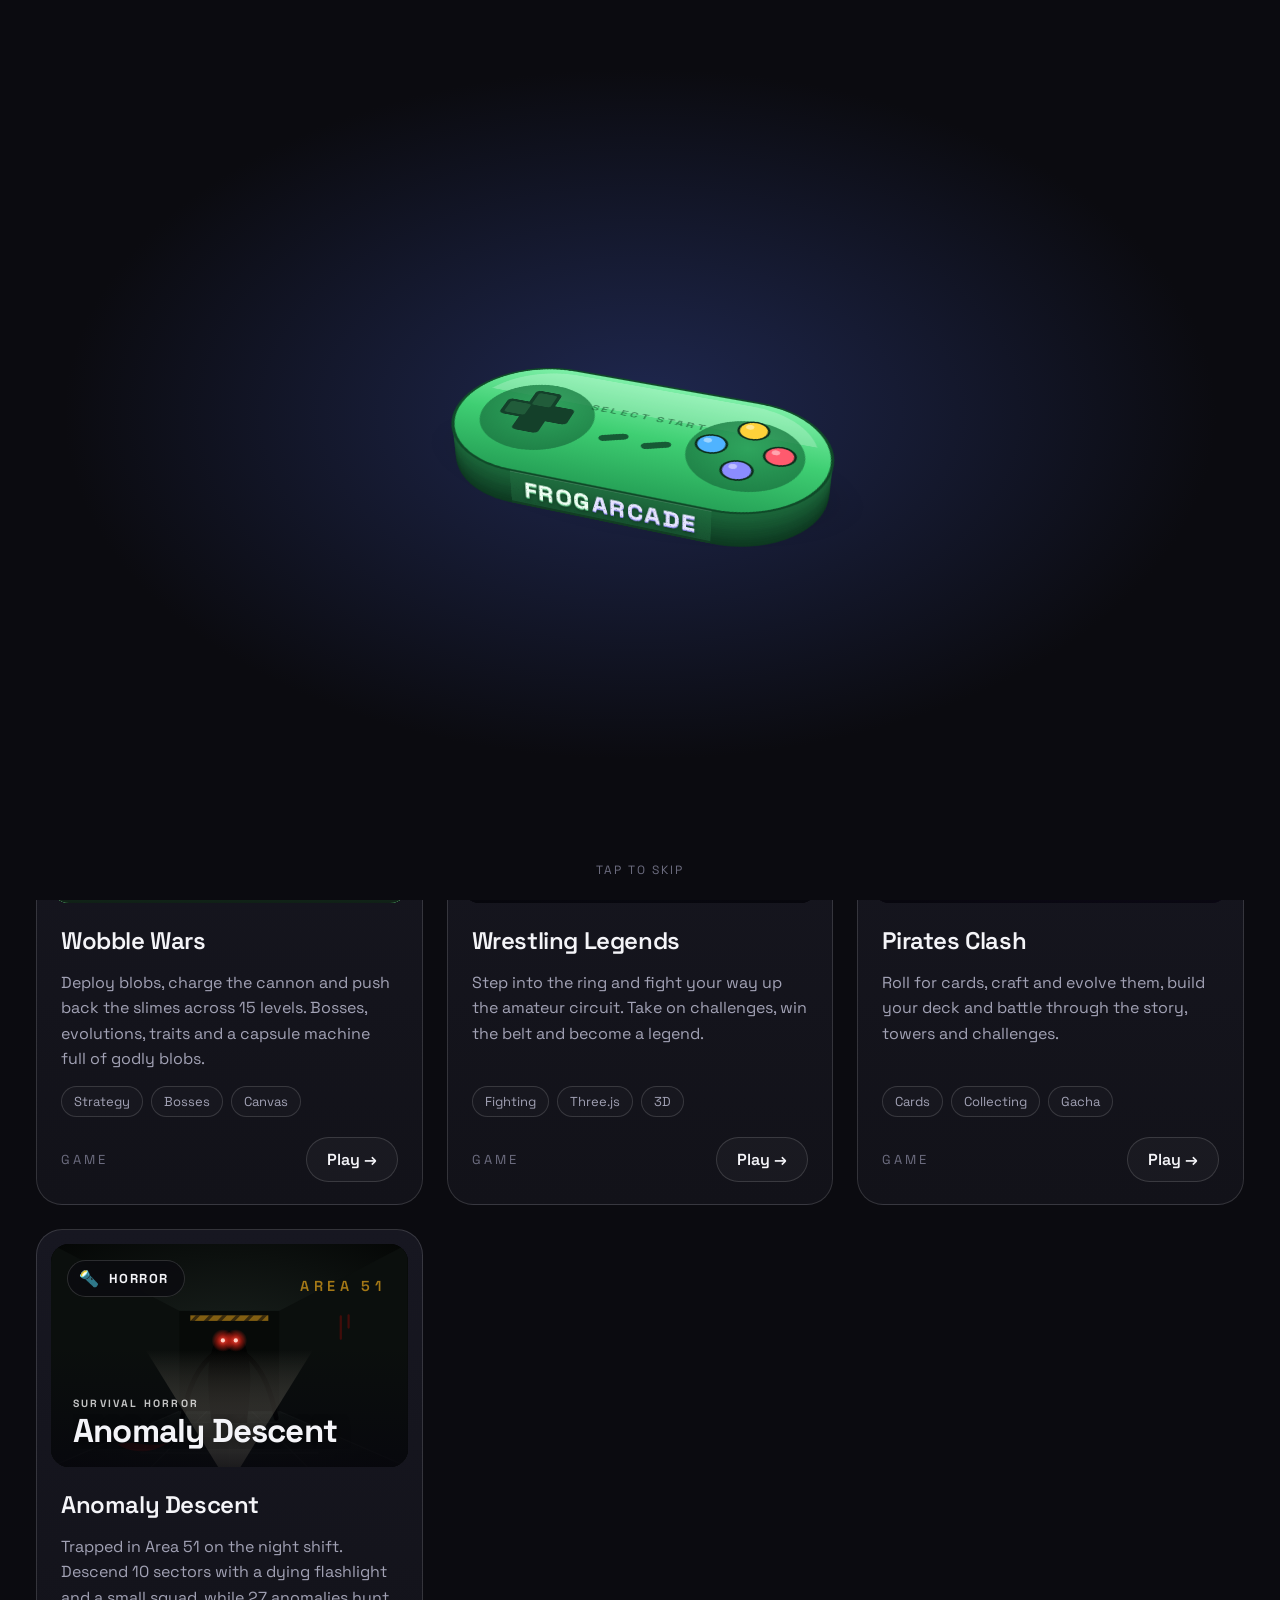
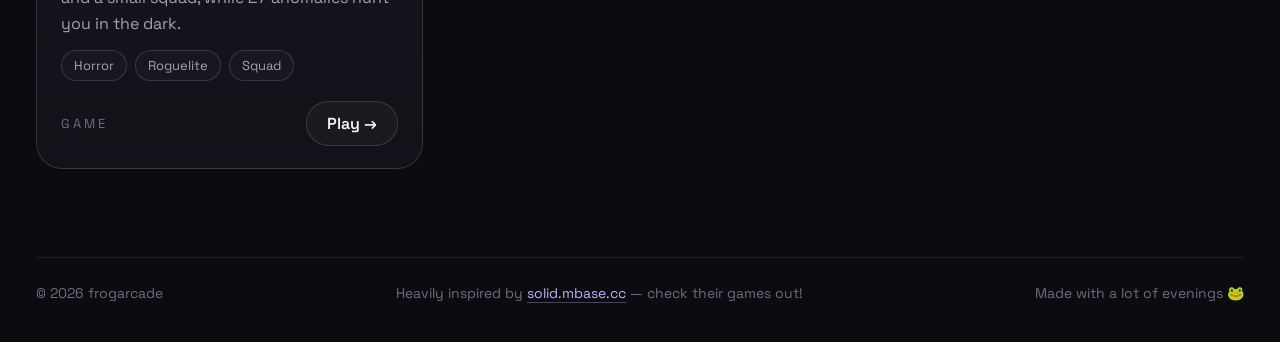
==== commit bebb560f: "Add files via upload" ====
--- a/index.html
+++ b/index.html
@@ -403,10 +403,10 @@
     </g>
   <path transform="translate(250,90) scale(1.4)" d="M0,-10 L2.5,-2.5 L10,0 L2.5,2.5 L0,10 L-2.5,2.5 L-10,0 L-2.5,-2.5Z" fill="#fff" opacity="0.9"/><path transform="translate(600,70) scale(1)" d="M0,-10 L2.5,-2.5 L10,0 L2.5,2.5 L0,10 L-2.5,2.5 L-10,0 L-2.5,-2.5Z" fill="#fff" opacity="0.9"/><path transform="translate(560,300) scale(0.8)" d="M0,-10 L2.5,-2.5 L10,0 L2.5,2.5 L0,10 L-2.5,2.5 L-10,0 L-2.5,-2.5Z" fill="#fff" opacity="0.7"/><path transform="translate(300,220) scale(0.6)" d="M0,-10 L2.5,-2.5 L10,0 L2.5,2.5 L0,10 L-2.5,2.5 L-10,0 L-2.5,-2.5Z" fill="#fff" opacity="0.6"/><path transform="translate(470,24) scale(0.8)" d="M0,-10 L2.5,-2.5 L10,0 L2.5,2.5 L0,10 L-2.5,2.5 L-10,0 L-2.5,-2.5Z" fill="#fff" opacity="0.9"/>
 </svg>
-          <div class="cap"><small>Card battler</small><strong>Anime Card Clash</strong></div>
+          <div class="cap"><small>Card battler</small><strong>Pirates Clash</strong></div>
         </div>
         <div class="info">
-          <h2>Anime Card Clash</h2>
+          <h2>Pirates Clash</h2>
           <p>Roll for cards, craft and evolve them, build your deck and battle through the story, towers and challenges.</p>
           <div class="tags"><span>Cards</span><span>Collecting</span><span>Gacha</span></div>
           <div class="foot"><span class="kind">Game</span><span class="play">Play →</span></div>
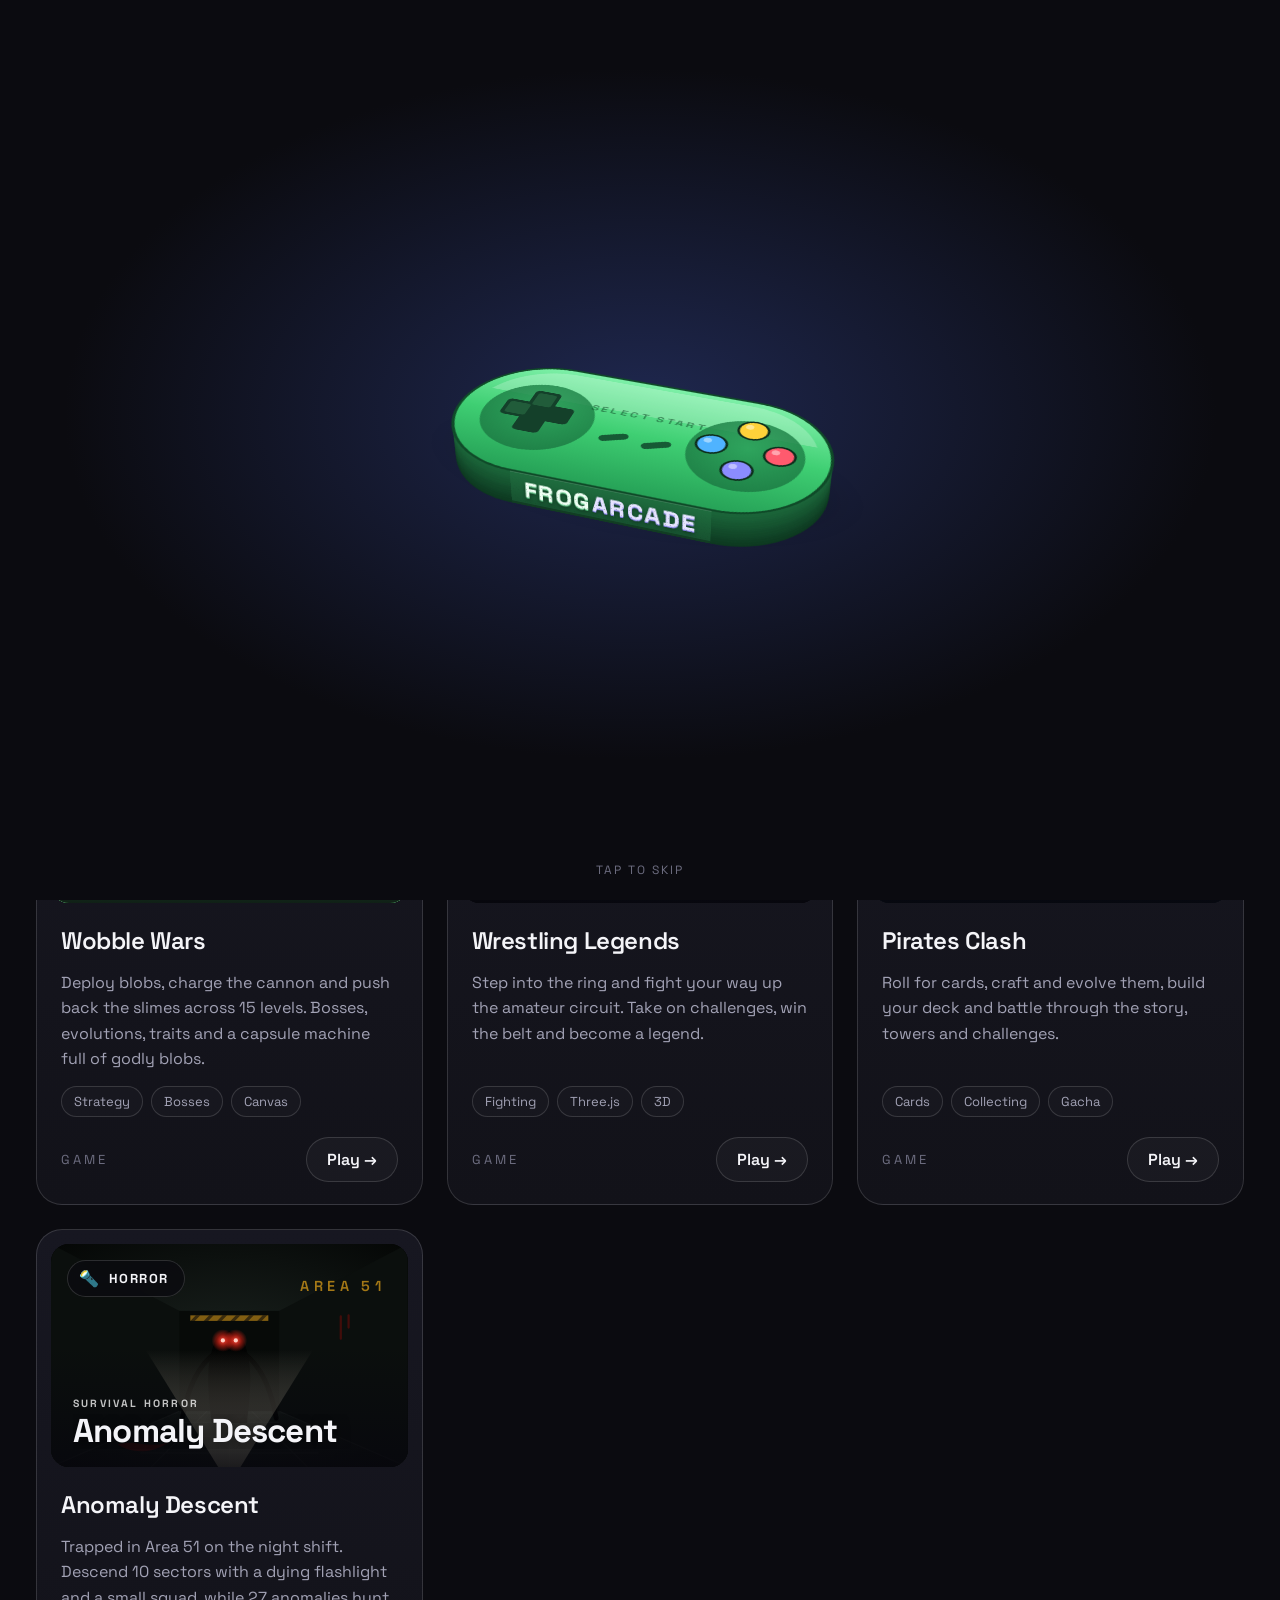
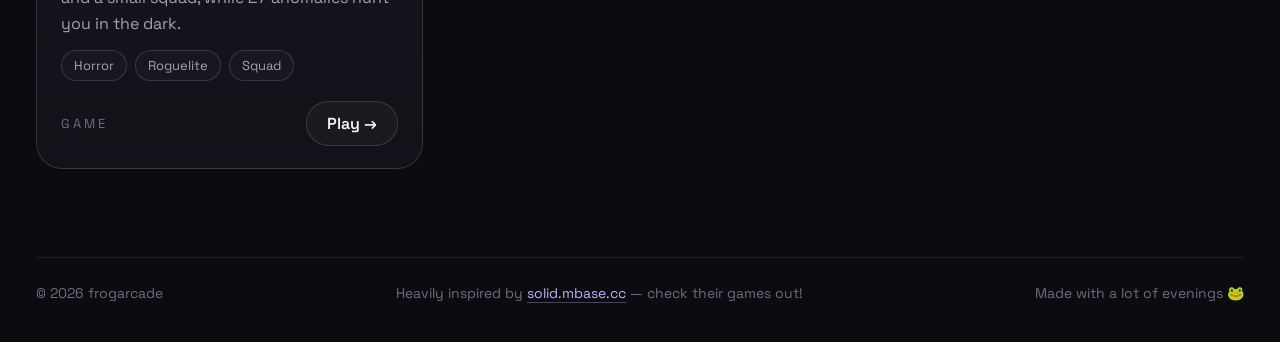
==== commit c56eb97d: "Add files via upload" ====
--- a/index.html
+++ b/index.html
@@ -354,54 +354,58 @@
 
       <a class="card" href="anime-card-clash/">
         <div class="thumb">
-          <span class="badge"><i>🃏</i>Cards</span>
+          <span class="badge"><i>🏴‍☠️</i>Cards</span>
           <svg viewBox="0 0 640 400" preserveAspectRatio="xMidYMid slice" aria-hidden="true">
   <defs>
-    <radialGradient id="ac-bg" cx=".65" cy=".4" r=".8"><stop offset="0" stop-color="#4b2488"/><stop offset="1" stop-color="#0d0819"/></radialGradient>
-    <radialGradient id="ac-glow" cx=".5" cy=".5" r=".5"><stop offset="0" stop-color="#ff7ad9" stop-opacity=".55"/><stop offset="1" stop-color="#ff7ad9" stop-opacity="0"/></radialGradient>
-    <linearGradient id="ac-red" x1="0" y1="0" x2="1" y2="1"><stop offset="0" stop-color="#ff7b88"/><stop offset="1" stop-color="#a3123a"/></linearGradient>
-    <linearGradient id="ac-gold" x1="0" y1="0" x2="1" y2="1"><stop offset="0" stop-color="#ffe98a"/><stop offset="1" stop-color="#d27a09"/></linearGradient>
-    <linearGradient id="ac-blue" x1="0" y1="0" x2="1" y2="1"><stop offset="0" stop-color="#7fc4ff"/><stop offset="1" stop-color="#2346b8"/></linearGradient>
+    <linearGradient id="pc-sky" x1="0" y1="0" x2="0" y2="1"><stop offset="0" stop-color="#070f24"/><stop offset=".6" stop-color="#1a2b55"/><stop offset="1" stop-color="#a65a46"/></linearGradient>
+    <radialGradient id="pc-moon" cx=".5" cy=".5" r=".5"><stop offset="0" stop-color="#fff2c8" stop-opacity=".55"/><stop offset="1" stop-color="#fff2c8" stop-opacity="0"/></radialGradient>
+    <linearGradient id="pc-sea" x1="0" y1="0" x2="0" y2="1"><stop offset="0" stop-color="#1b3864"/><stop offset="1" stop-color="#06101f"/></linearGradient>
+    <linearGradient id="pc-paper" x1="0" y1="0" x2="0" y2="1"><stop offset="0" stop-color="#f8e8bd"/><stop offset="1" stop-color="#d9bb7c"/></linearGradient>
+    <linearGradient id="pc-red" x1="0" y1="0" x2="1" y2="1"><stop offset="0" stop-color="#e2474f"/><stop offset="1" stop-color="#7a1018"/></linearGradient>
+    <linearGradient id="pc-navy" x1="0" y1="0" x2="1" y2="1"><stop offset="0" stop-color="#3f6bc4"/><stop offset="1" stop-color="#12285e"/></linearGradient>
   </defs>
-  <rect width="640" height="400" fill="url(#ac-bg)"/>
-  <g stroke="#ffffff10" stroke-width="2">
-    <path d="M430,160 L0,0 M430,160 L220,0 M430,160 L640,0 M430,160 L640,220 M430,160 L0,260 M430,160 L640,400"/>
-  </g>
-  <circle cx="470" cy="150" r="200" fill="url(#ac-glow)"/>
-  <g transform="translate(470,262) scale(.92) rotate(-22)">
-      <g transform="translate(0,-200)">
-        <rect x="-66" y="0" width="132" height="184" rx="14" fill="url(#ac-red)" stroke="#ffffff55" stroke-width="2"/>
-        <rect x="-56" y="10" width="112" height="164" rx="9" fill="none" stroke="#ffffff60" stroke-width="2"/>
-        <rect x="-56" y="10" width="112" height="60" rx="9" fill="#ffffff18"/>
-        <path transform="translate(0,86) scale(2.2)" d="M0,-16 L4.7,-6.5 L15.2,-4.9 L7.6,2.5 L9.4,12.9 L0,8 L-9.4,12.9 L-7.6,2.5 L-15.2,-4.9 L-4.7,-6.5Z" fill="#fff"/>
-        <rect x="-40" y="142" width="80" height="8" rx="4" fill="#ffffff55"/>
-        <rect x="-28" y="156" width="56" height="6" rx="3" fill="#ffffff35"/>
-      </g>
-    </g>
-  <g transform="translate(470,262) scale(.92) rotate(22)">
-      <g transform="translate(0,-200)">
-        <rect x="-66" y="0" width="132" height="184" rx="14" fill="url(#ac-blue)" stroke="#ffffff55" stroke-width="2"/>
-        <rect x="-56" y="10" width="112" height="164" rx="9" fill="none" stroke="#ffffff60" stroke-width="2"/>
-        <rect x="-56" y="10" width="112" height="60" rx="9" fill="#ffffff18"/>
-        <circle cx="0" cy="86" r="26" fill="none" stroke="#fff" stroke-width="6"/><circle cx="0" cy="86" r="9" fill="#fff"/>
-        <rect x="-40" y="142" width="80" height="8" rx="4" fill="#ffffff55"/>
-        <rect x="-28" y="156" width="56" height="6" rx="3" fill="#ffffff35"/>
-      </g>
-    </g>
-  <g transform="translate(470,262) scale(.92) rotate(0)">
-      <g transform="translate(0,-200)">
-        <rect x="-66" y="0" width="132" height="184" rx="14" fill="url(#ac-gold)" stroke="#ffffff55" stroke-width="2"/>
-        <rect x="-56" y="10" width="112" height="164" rx="9" fill="none" stroke="#ffffff60" stroke-width="2"/>
-        <rect x="-56" y="10" width="112" height="60" rx="9" fill="#ffffff18"/>
-        <g transform="translate(0,86)" stroke-linecap="round">
-          <path d="M-30,-30 L30,30 M30,-30 L-30,30" stroke="#fff8dc" stroke-width="7"/>
-          <path d="M-36,14 L-14,36 M36,14 L14,36" stroke="#5a3200" stroke-width="7"/>
-          <circle r="16" fill="none" stroke="#fff8dc" stroke-width="4"/></g>
-        <rect x="-40" y="142" width="80" height="8" rx="4" fill="#ffffff55"/>
-        <rect x="-28" y="156" width="56" height="6" rx="3" fill="#ffffff35"/>
-      </g>
-    </g>
-  <path transform="translate(250,90) scale(1.4)" d="M0,-10 L2.5,-2.5 L10,0 L2.5,2.5 L0,10 L-2.5,2.5 L-10,0 L-2.5,-2.5Z" fill="#fff" opacity="0.9"/><path transform="translate(600,70) scale(1)" d="M0,-10 L2.5,-2.5 L10,0 L2.5,2.5 L0,10 L-2.5,2.5 L-10,0 L-2.5,-2.5Z" fill="#fff" opacity="0.9"/><path transform="translate(560,300) scale(0.8)" d="M0,-10 L2.5,-2.5 L10,0 L2.5,2.5 L0,10 L-2.5,2.5 L-10,0 L-2.5,-2.5Z" fill="#fff" opacity="0.7"/><path transform="translate(300,220) scale(0.6)" d="M0,-10 L2.5,-2.5 L10,0 L2.5,2.5 L0,10 L-2.5,2.5 L-10,0 L-2.5,-2.5Z" fill="#fff" opacity="0.6"/><path transform="translate(470,24) scale(0.8)" d="M0,-10 L2.5,-2.5 L10,0 L2.5,2.5 L0,10 L-2.5,2.5 L-10,0 L-2.5,-2.5Z" fill="#fff" opacity="0.9"/>
+  <rect width="640" height="260" fill="url(#pc-sky)"/>
+  <g fill="#fff6dc"><circle cx="40" cy="40" r="1.4" opacity=".8"/><circle cx="120" cy="90" r="1" opacity=".6"/><circle cx="210" cy="30" r="1.5" opacity=".8"/><circle cx="300" cy="70" r="1" opacity=".5"/>
+    <circle cx="380" cy="24" r="1.3" opacity=".7"/><circle cx="460" cy="110" r="1" opacity=".5"/><circle cx="90" cy="160" r=".9" opacity=".4"/><circle cx="330" cy="140" r="1.1" opacity=".5"/></g>
+  <circle cx="330" cy="70" r="70" fill="url(#pc-moon)"/><circle cx="330" cy="70" r="26" fill="#fff0c6"/>
+  <circle cx="322" cy="63" r="5" fill="#ead8a8" opacity=".6"/><circle cx="338" cy="80" r="3.5" fill="#ead8a8" opacity=".5"/>
+  <path d="M0 256 C40 238 80 236 120 248 C150 228 190 230 220 252 L220 258 L0 258 Z" fill="#0f1b34"/>
+  <rect y="256" width="640" height="144" fill="url(#pc-sea)"/>
+  <g fill="#ffe8b0" opacity=".55"><rect x="306" y="266" width="50" height="3" rx="1.5"/><rect x="296" y="282" width="70" height="3" rx="1.5" opacity=".7"/><rect x="310" y="298" width="44" height="3" rx="1.5" opacity=".5"/></g>
+  <!-- the ship on the horizon -->
+  <g transform="translate(176,256) scale(.62)" fill="#0a1222">
+    <path d="M-120 -10 L120 -10 L95 26 L-95 26 Z"/>
+    <rect x="-54" y="-150" width="5" height="142"/><rect x="2" y="-178" width="6" height="170"/><rect x="58" y="-128" width="4" height="120"/>
+    <path d="M-84 -136 Q-52 -144 -20 -136 L-23 -86 Q-52 -94 -81 -86 Z" fill="#d8cfb8"/><path d="M-80 -80 Q-52 -88 -24 -80 L-27 -38 Q-52 -46 -77 -38 Z" fill="#cfc4aa"/>
+    <path d="M-32 -166 Q5 -176 42 -166 L38 -108 Q5 -118 -28 -108 Z" fill="#e4dcc6"/><path d="M-26 -102 Q5 -110 36 -102 L32 -50 Q5 -58 -22 -50 Z" fill="#d8cfb8"/>
+    <path d="M34 -118 Q60 -124 86 -118 L83 -74 Q60 -80 37 -74 Z" fill="#cfc4aa"/>
+    <rect x="8" y="-196" width="34" height="20" fill="#111"/><circle cx="25" cy="-187" r="5" fill="#eee"/>
+  </g>
+  <path d="M0 300 Q40 290 80 300 T160 300 T240 300 T320 300 T400 300 T480 300 T560 300 T640 300" fill="none" stroke="#5d86c0" stroke-opacity=".35" stroke-width="3"/>
+  <path d="M0 340 Q60 326 120 340 T240 340 T360 340 T480 340 T600 340 T720 340" fill="none" stroke="#e8f2ff" stroke-opacity=".18" stroke-width="3"/>
+  <!-- a fanned hand: an anchor card, a crossed-swords card, and a WANTED poster on top -->
+  <g transform="translate(500,330) scale(1.12) rotate(-20)"><g transform="translate(0,-196)">
+    <rect x="-64" y="0" width="128" height="180" rx="12" fill="url(#pc-navy)" stroke="#ffd56a" stroke-width="3"/>
+    <rect x="-54" y="10" width="108" height="160" rx="8" fill="none" stroke="#ffffff55" stroke-width="2"/>
+    <g transform="translate(0,86)" stroke="#ffe08a" stroke-width="7" fill="none" stroke-linecap="round"><circle cy="-30" r="9"/><path d="M0 -20 L0 34 M-22 -8 L22 -8 M-34 14 Q-28 38 0 34 Q28 38 34 14"/></g>
+  </g></g>
+  <g transform="translate(500,330) scale(1.12) rotate(20)"><g transform="translate(0,-196)">
+    <rect x="-64" y="0" width="128" height="180" rx="12" fill="url(#pc-red)" stroke="#ffd56a" stroke-width="3"/>
+    <rect x="-54" y="10" width="108" height="160" rx="8" fill="none" stroke="#ffffff55" stroke-width="2"/>
+    <g transform="translate(0,86)" stroke-linecap="round"><path d="M-30 -30 L30 30 M30 -30 L-30 30" stroke="#f2f4f8" stroke-width="7"/>
+      <path d="M-38 16 L-16 38 M38 16 L16 38" stroke="#5a3200" stroke-width="8"/></g>
+  </g></g>
+  <g transform="translate(500,330) scale(1.12)"><g transform="translate(0,-204)">
+    <rect x="-66" y="0" width="132" height="186" rx="6" fill="url(#pc-paper)" stroke="#6a4a1a" stroke-width="3"/>
+    <path d="M-66 12 L-58 0 M66 30 L58 40 M-66 150 L-56 160" stroke="#b89a5a" stroke-width="2"/>
+    <text x="0" y="34" text-anchor="middle" font-family="Georgia, serif" font-weight="700" font-size="24" textLength="104" lengthAdjust="spacingAndGlyphs" fill="#3a2410">WANTED</text>
+    <rect x="-46" y="44" width="92" height="84" fill="#e9d3a0" stroke="#5a3a14" stroke-width="2"/>
+    <g transform="translate(0,88)"><path d="M0 -26 C-16 -26 -22 -14 -22 -4 C-22 4 -18 9 -12 12 L-12 20 L12 20 L12 12 C18 9 22 4 22 -4 C22 -14 16 -26 0 -26 Z" fill="#f6eedc" stroke="#2a1a08" stroke-width="2"/>
+      <ellipse cx="-8" cy="-4" rx="5" ry="6" fill="#2a1a08"/><ellipse cx="8" cy="-4" rx="5" ry="6" fill="#2a1a08"/><path d="M0 3 L-3 9 L3 9 Z" fill="#2a1a08"/>
+      <path d="M-24 -18 C-20 -30 -8 -36 0 -36 C8 -36 20 -30 24 -18 C14 -23 -14 -23 -24 -18 Z" fill="#c8343a" stroke="#2a1a08" stroke-width="2"/></g>
+    <text x="0" y="152" text-anchor="middle" font-family="Georgia, serif" font-weight="700" font-size="12" letter-spacing="1" fill="#3a2410">DEAD OR ALIVE</text>
+    <text x="0" y="172" text-anchor="middle" font-family="Georgia, serif" font-weight="700" font-size="15" fill="#7a1810">฿ 1,000,000</text>
+  </g></g>
 </svg>
           <div class="cap"><small>Card battler</small><strong>Pirates Clash</strong></div>
         </div>
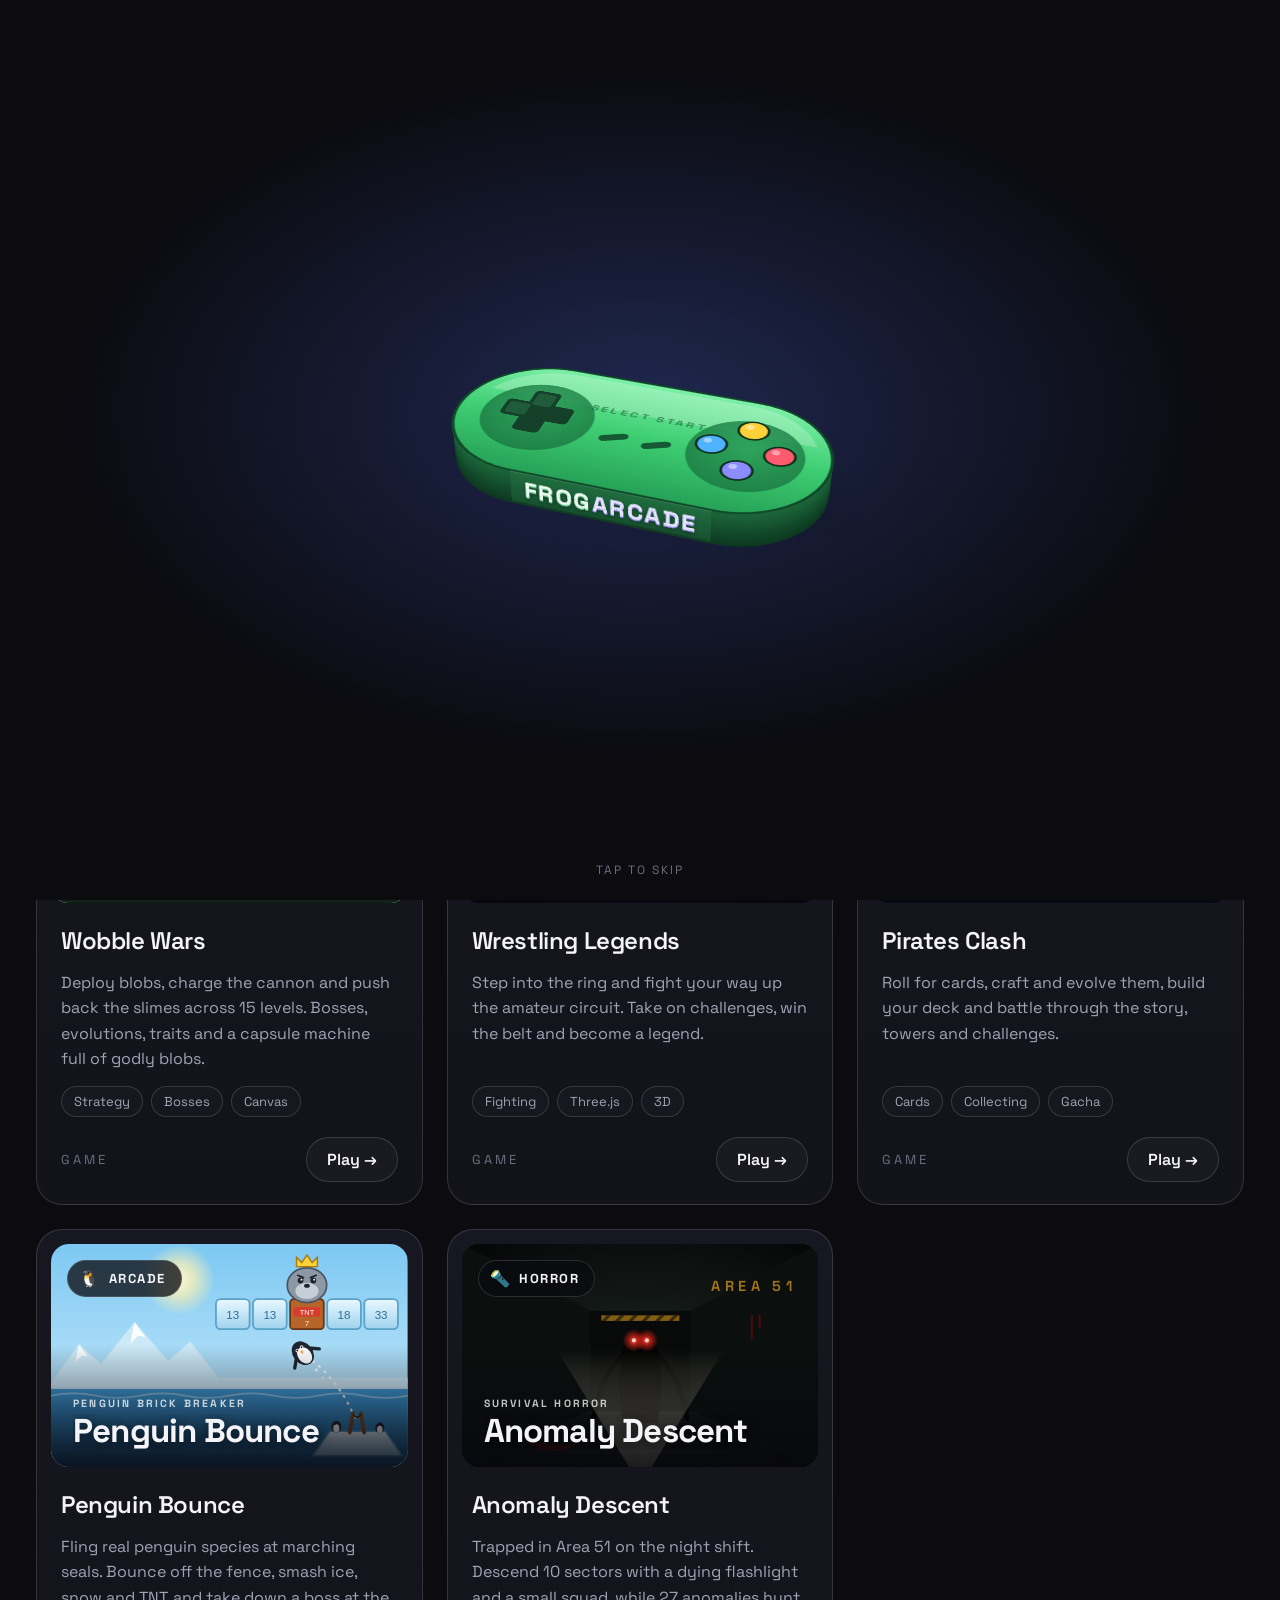
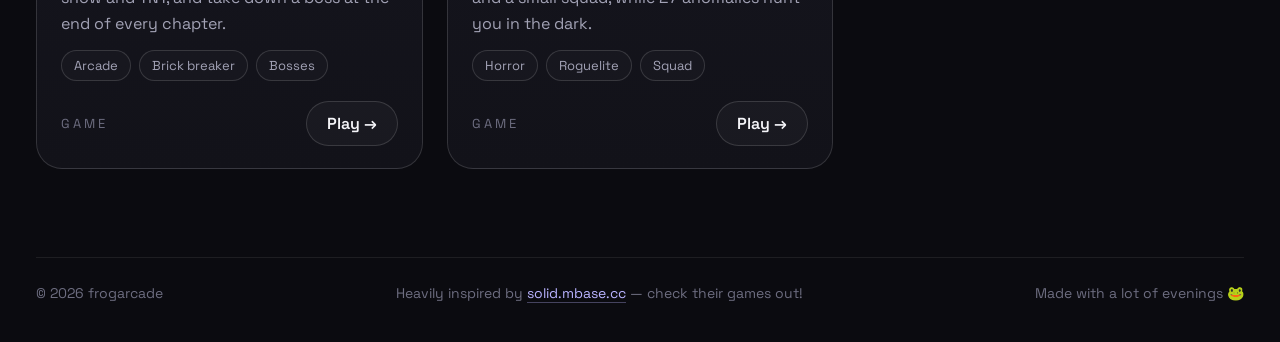
==== commit 01260143: "Add files via upload" ====
--- a/index.html
+++ b/index.html
@@ -228,7 +228,7 @@
     <h1>Games I <span class="grad">made.</span></h1>
     <p class="lead">Browser games you can play right here. Nothing to install, nothing to sign up for. Your progress saves automatically.</p>
     <div class="stats">
-      <div><b>4</b> games</div>
+      <div><b>5</b> games</div>
       <div><b>0</b> tools</div>
       <div><b>100%</b> free</div>
     </div>
@@ -352,7 +352,7 @@
         </div>
       </a>
 
-      <a class="card" href="anime-card-clash/">
+      <a class="card" href="pirates-clash/">
         <div class="thumb">
           <span class="badge"><i>🏴‍☠️</i>Cards</span>
           <svg viewBox="0 0 640 400" preserveAspectRatio="xMidYMid slice" aria-hidden="true">
@@ -417,6 +417,71 @@
         </div>
       </a>
 
+      <a class="card" href="penguin-bounce/">
+        <div class="thumb">
+          <span class="badge"><i>🐧</i>Arcade</span>
+          <svg viewBox="0 0 640 400" preserveAspectRatio="xMidYMid slice" aria-hidden="true">
+  <defs>
+    <linearGradient id="pb-sky" x1="0" y1="0" x2="0" y2="1"><stop offset="0" stop-color="#7cc8f2"/><stop offset="1" stop-color="#d9f1fd"/></linearGradient>
+    <linearGradient id="pb-ice" x1="0" y1="0" x2="0" y2="1"><stop offset="0" stop-color="#eaf8ff"/><stop offset="1" stop-color="#9fd3ef"/></linearGradient>
+    <linearGradient id="pb-sea" x1="0" y1="0" x2="0" y2="1"><stop offset="0" stop-color="#3f9bd6"/><stop offset="1" stop-color="#1d5f94"/></linearGradient>
+    <radialGradient id="pb-sun" cx=".5" cy=".5" r=".5"><stop offset="0" stop-color="#fff8d6"/><stop offset=".45" stop-color="#fff2b0" stop-opacity=".7"/><stop offset="1" stop-color="#fff2b0" stop-opacity="0"/></radialGradient>
+  </defs>
+  <rect width="640" height="400" fill="url(#pb-sky)"/>
+  <circle cx="230" cy="64" r="64" fill="url(#pb-sun)"/>
+  <path d="M0 250 L50 180 L90 215 L150 140 L210 210 L250 175 L300 240 L640 240 L640 262 L0 262 Z" fill="#cde9f8"/>
+  <path d="M50 180 L66 202 L55 200 L44 211 Z M150 140 L170 168 L157 164 L142 179 Z" fill="#ffffff" opacity=".9"/>
+  <rect y="260" width="640" height="140" fill="url(#pb-sea)"/>
+  <path d="M0 272 Q40 264 80 272 T160 272 T240 272 T320 272 T400 272 T480 272 T560 272 T640 272" fill="none" stroke="#ffffff" stroke-opacity=".4" stroke-width="3"/>
+  <!-- the board up top: ice with HP, a TNT crate, and the crowned seal boss sitting on it -->
+  <g transform="translate(296,26) scale(1.04)">
+    <g stroke="#5aa2c8" stroke-width="3">
+      <rect x="0" y="70" width="58" height="52" rx="8" fill="url(#pb-ice)"/><rect x="64" y="70" width="58" height="52" rx="8" fill="url(#pb-ice)"/>
+      <rect x="192" y="70" width="58" height="52" rx="8" fill="url(#pb-ice)"/><rect x="256" y="70" width="58" height="52" rx="8" fill="url(#pb-ice)"/>
+    </g>
+    <g font-family="Lilita One, Arial Rounded MT Bold, sans-serif" font-size="20" fill="#2c6f96" text-anchor="middle">
+      <text x="29" y="104">13</text><text x="93" y="104">13</text><text x="221" y="104">18</text><text x="285" y="104">33</text></g>
+    <g transform="translate(128,70)"><rect width="58" height="52" rx="6" fill="#b5652a" stroke="#6a3410" stroke-width="3"/>
+      <rect x="6" y="14" width="46" height="16" rx="3" fill="#d83a2e"/><text x="29" y="27" text-anchor="middle" font-family="Lilita One, Arial Rounded MT Bold, sans-serif" font-size="13" fill="#fff">TNT</text>
+      <text x="29" y="46" text-anchor="middle" font-family="Lilita One, Arial Rounded MT Bold, sans-serif" font-size="14" fill="#ffe7c4">7</text></g>
+    <g transform="translate(157,38)">
+      <ellipse cx="0" cy="8" rx="34" ry="30" fill="#8c98a6" stroke="#4a5462" stroke-width="3"/>
+      <ellipse cx="0" cy="18" rx="20" ry="14" fill="#c6cfd8"/>
+      <circle cx="-11" cy="0" r="5" fill="#1e232b"/><circle cx="11" cy="0" r="5" fill="#1e232b"/>
+      <circle cx="-9.5" cy="-1.5" r="1.6" fill="#fff"/><circle cx="12.5" cy="-1.5" r="1.6" fill="#fff"/>
+      <path d="M-16 -9 L-6 -5 M16 -9 L6 -5" stroke="#1e232b" stroke-width="3" stroke-linecap="round"/>
+      <ellipse cx="0" cy="9" rx="5" ry="3.5" fill="#1e232b"/>
+      <path d="M-18 -24 L-18 -40 L-9 -31 L0 -44 L9 -31 L18 -40 L18 -24 Z" fill="#ffd23a" stroke="#a97c0a" stroke-width="2.5"/>
+    </g>
+  </g>
+  <!-- the launch: a dotted arc up from the slingshot, a penguin mid-flight heading for the ice -->
+  <path d="M545 312 Q520 250 470 210" fill="none" stroke="#ffffff" stroke-width="4" stroke-dasharray="2 12" stroke-linecap="round" opacity=".95"/>
+  <g transform="translate(452,196) rotate(-38)">
+    <path d="M-17 2 L-28 12 M17 2 L28 12" stroke="#1e2530" stroke-width="6" stroke-linecap="round"/>
+    <ellipse cx="0" cy="0" rx="18" ry="23" fill="#1e2530"/>
+    <ellipse cx="0" cy="5" rx="12" ry="16" fill="#fff"/>
+    <circle cx="-5" cy="-10" r="3.2" fill="#fff"/><circle cx="5" cy="-10" r="3.2" fill="#fff"/>
+    <circle cx="-5" cy="-10" r="1.6" fill="#111"/><circle cx="5" cy="-10" r="1.6" fill="#111"/>
+    <path d="M-3 -5 L3 -5 L0 1 Z" fill="#ff9a2a"/>
+  </g>
+  <g fill="#ffffff" opacity=".85"><circle cx="476" cy="226" r="3"/><circle cx="488" cy="240" r="2"/></g>
+  <!-- the ice floe and the slingshot, bottom right -->
+  <path d="M470 380 L500 336 L600 336 L630 380 Z" fill="url(#pb-ice)" stroke="#5aa2c8" stroke-width="3"/>
+  <path d="M536 338 L542 304 M562 338 L556 304" stroke="#7a4a20" stroke-width="7" stroke-linecap="round"/>
+  <path d="M542 306 Q549 316 556 306" stroke="#3a2a1a" stroke-width="3" fill="none"/>
+  <g transform="translate(512,328)"><ellipse rx="9" ry="11" fill="#1e2530"/><ellipse cy="3" rx="5.5" ry="7.5" fill="#fff"/><circle cx="-2" cy="-5" r="1.4" fill="#111"/></g>
+  <g transform="translate(590,330)"><ellipse rx="8" ry="10" fill="#1e2530"/><ellipse cy="3" rx="5" ry="7" fill="#fff"/><circle cx="2" cy="-5" r="1.3" fill="#111"/></g>
+</svg>
+          <div class="cap"><small>Penguin brick breaker</small><strong>Penguin Bounce</strong></div>
+        </div>
+        <div class="info">
+          <h2>Penguin Bounce</h2>
+          <p>Fling real penguin species at marching seals. Bounce off the fence, smash ice, snow and TNT, and take down a boss at the end of every chapter.</p>
+          <div class="tags"><span>Arcade</span><span>Brick breaker</span><span>Bosses</span></div>
+          <div class="foot"><span class="kind">Game</span><span class="play">Play →</span></div>
+        </div>
+      </a>
+
       <a class="card" href="anomaly-descent/">
         <div class="thumb">
           <span class="badge"><i>🔦</i>Horror</span>
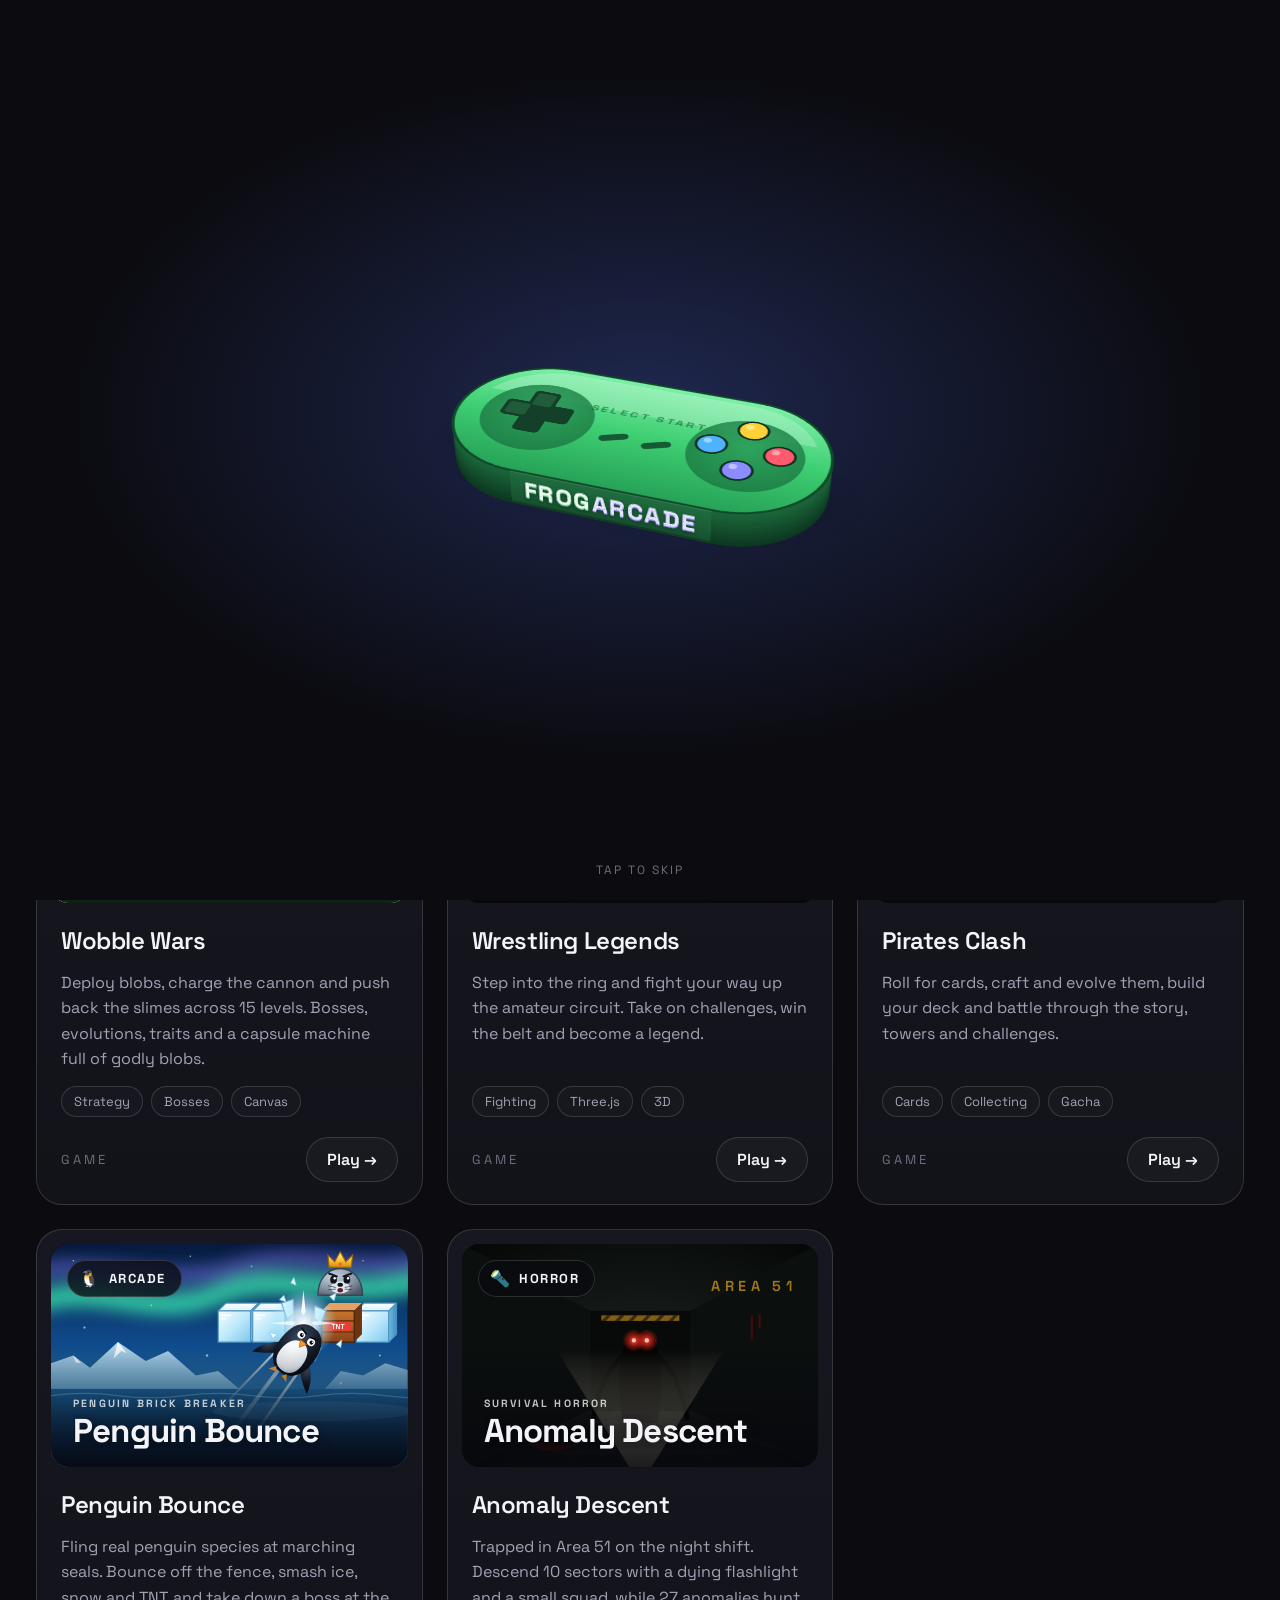
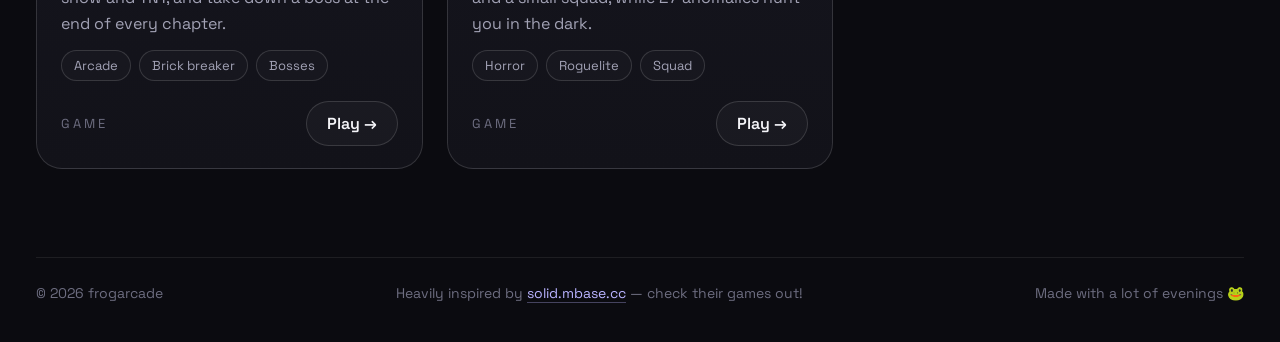
==== commit 53617dd8: "Add files via upload" ====
--- a/index.html
+++ b/index.html
@@ -422,56 +422,108 @@
           <span class="badge"><i>🐧</i>Arcade</span>
           <svg viewBox="0 0 640 400" preserveAspectRatio="xMidYMid slice" aria-hidden="true">
   <defs>
-    <linearGradient id="pb-sky" x1="0" y1="0" x2="0" y2="1"><stop offset="0" stop-color="#7cc8f2"/><stop offset="1" stop-color="#d9f1fd"/></linearGradient>
-    <linearGradient id="pb-ice" x1="0" y1="0" x2="0" y2="1"><stop offset="0" stop-color="#eaf8ff"/><stop offset="1" stop-color="#9fd3ef"/></linearGradient>
-    <linearGradient id="pb-sea" x1="0" y1="0" x2="0" y2="1"><stop offset="0" stop-color="#3f9bd6"/><stop offset="1" stop-color="#1d5f94"/></linearGradient>
-    <radialGradient id="pb-sun" cx=".5" cy=".5" r=".5"><stop offset="0" stop-color="#fff8d6"/><stop offset=".45" stop-color="#fff2b0" stop-opacity=".7"/><stop offset="1" stop-color="#fff2b0" stop-opacity="0"/></radialGradient>
+    <linearGradient id="pb-sky" x1="0" y1="0" x2="0" y2="1"><stop offset="0" stop-color="#071a3d"/><stop offset=".45" stop-color="#0f4b8c"/><stop offset="1" stop-color="#5cc4ee"/></linearGradient>
+    <filter id="pb-blur" x="-20%" y="-50%" width="140%" height="200%"><feGaussianBlur stdDeviation="14"/></filter>
+    <filter id="pb-soft" x="-30%" y="-30%" width="160%" height="160%"><feGaussianBlur stdDeviation="4"/></filter>
+    <radialGradient id="pb-sun" cx=".5" cy=".5" r=".5"><stop offset="0" stop-color="#eafcff" stop-opacity=".9"/><stop offset=".35" stop-color="#a8ecff" stop-opacity=".45"/><stop offset="1" stop-color="#a8ecff" stop-opacity="0"/></radialGradient>
+    <linearGradient id="pb-cliff" x1="0" y1="0" x2="0" y2="1"><stop offset="0" stop-color="#d6f1ff"/><stop offset="1" stop-color="#6fb3dc"/></linearGradient>
+    <linearGradient id="pb-sea" x1="0" y1="0" x2="0" y2="1"><stop offset="0" stop-color="#1c6aa8"/><stop offset="1" stop-color="#062447"/></linearGradient>
+    <linearGradient id="pb-iceF" x1="0" y1="0" x2="1" y2="1"><stop offset="0" stop-color="#f4fdff"/><stop offset=".5" stop-color="#bfe9fb"/><stop offset="1" stop-color="#7cc7ec"/></linearGradient>
+    <linearGradient id="pb-iceS" x1="0" y1="0" x2="1" y2="0"><stop offset="0" stop-color="#6fb8e0"/><stop offset="1" stop-color="#3f8fc4"/></linearGradient>
+    <linearGradient id="pb-iceT" x1="0" y1="0" x2="0" y2="1"><stop offset="0" stop-color="#ffffff"/><stop offset="1" stop-color="#d8f3ff"/></linearGradient>
+    <linearGradient id="pb-tnt" x1="0" y1="0" x2="0" y2="1"><stop offset="0" stop-color="#c8742e"/><stop offset="1" stop-color="#8a4316"/></linearGradient>
+    <radialGradient id="pb-back" cx=".35" cy=".3" r=".8"><stop offset="0" stop-color="#3a4a62"/><stop offset=".55" stop-color="#151c28"/><stop offset="1" stop-color="#05080e"/></radialGradient>
+    <radialGradient id="pb-belly" cx=".4" cy=".35" r=".75"><stop offset="0" stop-color="#ffffff"/><stop offset=".7" stop-color="#eef4fa"/><stop offset="1" stop-color="#b9cadb"/></radialGradient>
+    <radialGradient id="pb-seal" cx=".35" cy=".3" r=".8"><stop offset="0" stop-color="#c7d2de"/><stop offset=".6" stop-color="#8794a6"/><stop offset="1" stop-color="#4c5869"/></radialGradient>
+    <linearGradient id="pb-crown" x1="0" y1="0" x2="0" y2="1"><stop offset="0" stop-color="#fff2a8"/><stop offset=".5" stop-color="#ffc93a"/><stop offset="1" stop-color="#d48a0a"/></linearGradient>
+    <radialGradient id="pb-hit" cx=".5" cy=".5" r=".5"><stop offset="0" stop-color="#ffffff"/><stop offset=".4" stop-color="#d9f6ff" stop-opacity=".8"/><stop offset="1" stop-color="#9fe4ff" stop-opacity="0"/></radialGradient>
+    <linearGradient id="pb-streak" x1="0" y1="1" x2="1" y2="0"><stop offset="0" stop-color="#ffffff" stop-opacity="0"/><stop offset="1" stop-color="#ffffff" stop-opacity=".75"/></linearGradient>
+    <g id="pb-cube">
+      <path d="M0 0 L58 0 L72 -14 L14 -14 Z" fill="url(#pb-iceT)"/>
+      <path d="M58 0 L72 -14 L72 42 L58 56 Z" fill="url(#pb-iceS)"/>
+      <rect width="58" height="56" fill="url(#pb-iceF)"/>
+      <path d="M6 8 L22 8 M6 14 L14 14" stroke="#ffffff" stroke-width="3" stroke-linecap="round" opacity=".9"/>
+      <path d="M0 0 L58 0 L58 56 L0 56 Z M58 0 L72 -14 M58 56 L72 42 M72 -14 L72 42 M0 0 L14 -14 L72 -14" fill="none" stroke="#4d93bf" stroke-width="2"/>
+    </g>
   </defs>
   <rect width="640" height="400" fill="url(#pb-sky)"/>
-  <circle cx="230" cy="64" r="64" fill="url(#pb-sun)"/>
-  <path d="M0 250 L50 180 L90 215 L150 140 L210 210 L250 175 L300 240 L640 240 L640 262 L0 262 Z" fill="#cde9f8"/>
-  <path d="M50 180 L66 202 L55 200 L44 211 Z M150 140 L170 168 L157 164 L142 179 Z" fill="#ffffff" opacity=".9"/>
+  <!-- aurora -->
+  <g filter="url(#pb-blur)" opacity=".75">
+    <path d="M-40 90 C80 40 180 120 300 70 C420 20 520 90 680 40 L680 80 C520 130 420 60 300 110 C180 160 80 80 -40 130 Z" fill="#3cf0b4"/>
+    <path d="M-40 40 C100 10 200 70 330 30 C460 -10 560 50 680 10 L680 34 C560 74 460 14 330 54 C200 94 100 34 -40 64 Z" fill="#8a7bff" opacity=".7"/>
+  </g>
+  <g fill="#ffffff"><circle cx="40" cy="30" r="1.2" opacity=".7"/><circle cx="130" cy="64" r="1" opacity=".5"/><circle cx="250" cy="22" r="1.3" opacity=".7"/><circle cx="600" cy="120" r="1" opacity=".5"/><circle cx="560" cy="30" r="1.2" opacity=".6"/><circle cx="420" cy="150" r=".9" opacity=".4"/></g>
+  <!-- ice cliffs and the sea -->
+  <path d="M0 268 L0 214 L40 200 L70 222 L120 176 L170 210 L210 192 L260 236 L300 228 L340 262 Z" fill="url(#pb-cliff)" opacity=".85"/>
+  <path d="M120 176 L136 196 L126 192 L112 206 Z M40 200 L54 214 L44 212 Z" fill="#ffffff" opacity=".85"/>
+  <path d="M640 262 L640 226 L600 214 L560 236 L520 228 L490 262 Z" fill="url(#pb-cliff)" opacity=".6"/>
   <rect y="260" width="640" height="140" fill="url(#pb-sea)"/>
-  <path d="M0 272 Q40 264 80 272 T160 272 T240 272 T320 272 T400 272 T480 272 T560 272 T640 272" fill="none" stroke="#ffffff" stroke-opacity=".4" stroke-width="3"/>
-  <!-- the board up top: ice with HP, a TNT crate, and the crowned seal boss sitting on it -->
-  <g transform="translate(296,26) scale(1.04)">
-    <g stroke="#5aa2c8" stroke-width="3">
-      <rect x="0" y="70" width="58" height="52" rx="8" fill="url(#pb-ice)"/><rect x="64" y="70" width="58" height="52" rx="8" fill="url(#pb-ice)"/>
-      <rect x="192" y="70" width="58" height="52" rx="8" fill="url(#pb-ice)"/><rect x="256" y="70" width="58" height="52" rx="8" fill="url(#pb-ice)"/>
-    </g>
-    <g font-family="Lilita One, Arial Rounded MT Bold, sans-serif" font-size="20" fill="#2c6f96" text-anchor="middle">
-      <text x="29" y="104">13</text><text x="93" y="104">13</text><text x="221" y="104">18</text><text x="285" y="104">33</text></g>
-    <g transform="translate(128,70)"><rect width="58" height="52" rx="6" fill="#b5652a" stroke="#6a3410" stroke-width="3"/>
-      <rect x="6" y="14" width="46" height="16" rx="3" fill="#d83a2e"/><text x="29" y="27" text-anchor="middle" font-family="Lilita One, Arial Rounded MT Bold, sans-serif" font-size="13" fill="#fff">TNT</text>
-      <text x="29" y="46" text-anchor="middle" font-family="Lilita One, Arial Rounded MT Bold, sans-serif" font-size="14" fill="#ffe7c4">7</text></g>
-    <g transform="translate(157,38)">
-      <ellipse cx="0" cy="8" rx="34" ry="30" fill="#8c98a6" stroke="#4a5462" stroke-width="3"/>
-      <ellipse cx="0" cy="18" rx="20" ry="14" fill="#c6cfd8"/>
-      <circle cx="-11" cy="0" r="5" fill="#1e232b"/><circle cx="11" cy="0" r="5" fill="#1e232b"/>
-      <circle cx="-9.5" cy="-1.5" r="1.6" fill="#fff"/><circle cx="12.5" cy="-1.5" r="1.6" fill="#fff"/>
-      <path d="M-16 -9 L-6 -5 M16 -9 L6 -5" stroke="#1e232b" stroke-width="3" stroke-linecap="round"/>
-      <ellipse cx="0" cy="9" rx="5" ry="3.5" fill="#1e232b"/>
-      <path d="M-18 -24 L-18 -40 L-9 -31 L0 -44 L9 -31 L18 -40 L18 -24 Z" fill="#ffd23a" stroke="#a97c0a" stroke-width="2.5"/>
-    </g>
-  </g>
-  <!-- the launch: a dotted arc up from the slingshot, a penguin mid-flight heading for the ice -->
-  <path d="M545 312 Q520 250 470 210" fill="none" stroke="#ffffff" stroke-width="4" stroke-dasharray="2 12" stroke-linecap="round" opacity=".95"/>
-  <g transform="translate(452,196) rotate(-38)">
-    <path d="M-17 2 L-28 12 M17 2 L28 12" stroke="#1e2530" stroke-width="6" stroke-linecap="round"/>
-    <ellipse cx="0" cy="0" rx="18" ry="23" fill="#1e2530"/>
-    <ellipse cx="0" cy="5" rx="12" ry="16" fill="#fff"/>
-    <circle cx="-5" cy="-10" r="3.2" fill="#fff"/><circle cx="5" cy="-10" r="3.2" fill="#fff"/>
-    <circle cx="-5" cy="-10" r="1.6" fill="#111"/><circle cx="5" cy="-10" r="1.6" fill="#111"/>
-    <path d="M-3 -5 L3 -5 L0 1 Z" fill="#ff9a2a"/>
-  </g>
-  <g fill="#ffffff" opacity=".85"><circle cx="476" cy="226" r="3"/><circle cx="488" cy="240" r="2"/></g>
-  <!-- the ice floe and the slingshot, bottom right -->
-  <path d="M470 380 L500 336 L600 336 L630 380 Z" fill="url(#pb-ice)" stroke="#5aa2c8" stroke-width="3"/>
-  <path d="M536 338 L542 304 M562 338 L556 304" stroke="#7a4a20" stroke-width="7" stroke-linecap="round"/>
-  <path d="M542 306 Q549 316 556 306" stroke="#3a2a1a" stroke-width="3" fill="none"/>
-  <g transform="translate(512,328)"><ellipse rx="9" ry="11" fill="#1e2530"/><ellipse cy="3" rx="5.5" ry="7.5" fill="#fff"/><circle cx="-2" cy="-5" r="1.4" fill="#111"/></g>
-  <g transform="translate(590,330)"><ellipse rx="8" ry="10" fill="#1e2530"/><ellipse cy="3" rx="5" ry="7" fill="#fff"/><circle cx="2" cy="-5" r="1.3" fill="#111"/></g>
+  <path d="M0 272 Q60 264 120 272 T240 272 T360 272 T480 272 T600 272 T720 272" fill="none" stroke="#bfefff" stroke-opacity=".35" stroke-width="2"/>
+  <ellipse cx="470" cy="300" rx="180" ry="18" fill="#9fe4ff" opacity=".12"/>
+  <g transform="translate(0,30)">
+  <!-- the wall of ice up top, with a TNT crate -->
+  <g transform="translate(300,70)">
+    <use href="#pb-cube" x="0" y="20"/><use href="#pb-cube" x="62" y="20"/>
+    <use href="#pb-cube" x="248" y="20"/>
+    <g transform="translate(186,20)">
+      <path d="M0 0 L58 0 L72 -14 L14 -14 Z" fill="#e6a060"/><path d="M58 0 L72 -14 L72 42 L58 56 Z" fill="#6e3410"/>
+      <rect width="58" height="56" fill="url(#pb-tnt)"/>
+      <path d="M0 18 L58 18 M0 38 L58 38" stroke="#5a2a0a" stroke-width="2"/>
+      <rect x="6" y="20" width="46" height="16" rx="2" fill="#e8402f"/>
+      <text x="29" y="33" text-anchor="middle" font-family="Arial Black, Arial, sans-serif" font-weight="900" font-size="12" fill="#fff">TNT</text>
+      <path d="M0 0 L58 0 L58 56 L0 56 Z" fill="none" stroke="#4a1e06" stroke-width="2"/>
+    </g>
+    <!-- the block the penguin is smashing: flying apart -->
+    <g transform="translate(124,20)">
+      <path d="M0 0 L22 0 L14 24 L0 30 Z" fill="url(#pb-iceF)" stroke="#4d93bf" stroke-width="2" transform="translate(-10,-14) rotate(-18)"/>
+      <path d="M36 0 L58 0 L58 26 L44 20 Z" fill="url(#pb-iceF)" stroke="#4d93bf" stroke-width="2" transform="translate(16,-22) rotate(22)"/>
+      <path d="M0 36 L18 30 L24 56 L0 56 Z" fill="url(#pb-iceF)" stroke="#4d93bf" stroke-width="2" transform="translate(-18,10) rotate(-28)"/>
+      <path d="M40 34 L58 30 L58 56 L34 56 Z" fill="url(#pb-iceF)" stroke="#4d93bf" stroke-width="2" transform="translate(22,14) rotate(26)"/>
+    </g>
+    <!-- the seal king, peeking over the wall, not happy -->
+    <g transform="translate(219,-34)">
+      <path d="M-40 26 C-40 -4 -22 -22 0 -22 C22 -22 40 -4 40 26 Z" fill="url(#pb-seal)" stroke="#3a4352" stroke-width="2.5"/>
+      <ellipse cx="0" cy="12" rx="17" ry="11" fill="#dfe6ee"/>
+      <ellipse cx="-12" cy="-2" rx="6" ry="7" fill="#11151b"/><ellipse cx="12" cy="-2" rx="6" ry="7" fill="#11151b"/>
+      <circle cx="-10" cy="-4.5" r="2.2" fill="#fff"/><circle cx="14" cy="-4.5" r="2.2" fill="#fff"/>
+      <path d="M-20 -13 L-6 -8 M20 -13 L6 -8" stroke="#11151b" stroke-width="3.5" stroke-linecap="round"/>
+      <ellipse cx="0" cy="7" rx="5" ry="3.6" fill="#11151b"/>
+      <ellipse cx="0" cy="17" rx="5" ry="4" fill="#5a1f2a"/>
+      <path d="M-8 12 L-22 9 M-8 15 L-22 16 M8 12 L22 9 M8 15 L22 16" stroke="#3a4352" stroke-width="1.4"/>
+      <path d="M-20 -24 L-22 -46 L-10 -34 L0 -52 L10 -34 L22 -46 L20 -24 Z" fill="url(#pb-crown)" stroke="#9a6406" stroke-width="2"/>
+      <circle cx="0" cy="-30" r="3" fill="#ff4a5a"/>
+    </g>
+  </g>
+  <!-- impact flash where the penguin hits -->
+  <circle cx="453" cy="112" r="60" fill="url(#pb-hit)"/>
+  <g fill="#ffffff"><path d="M453 52 L457 92 L453 98 L449 92 Z" opacity=".9"/><path d="M393 112 L433 108 L439 112 L433 116 Z" opacity=".7"/><path d="M513 112 L473 116 L467 112 L473 108 Z" opacity=".7"/></g>
+  <g fill="#e9fbff" stroke="#7cc7ec" stroke-width="1.2">
+    <path d="M410 70 L418 62 L422 74 Z"/><path d="M500 64 L512 58 L508 72 Z"/><path d="M398 140 L392 128 L406 132 Z"/><path d="M512 150 L522 142 L520 156 Z"/><path d="M430 40 L436 30 L440 44 Z"/>
+  </g>
+  <!-- speed streaks behind the penguin -->
+  <g stroke="url(#pb-streak)" stroke-linecap="round">
+    <path d="M330 300 L426 172" stroke-width="7"/><path d="M362 316 L446 196" stroke-width="5"/><path d="M300 270 L404 162" stroke-width="4"/>
+  </g>
+  <!-- the hero: an Adélie penguin rocketing up into the ice -->
+  <g transform="translate(442,160) rotate(38)">
+    <ellipse cx="0" cy="46" rx="26" ry="8" fill="#000" opacity=".18" filter="url(#pb-soft)"/>
+    <path d="M-30 6 C-48 18 -58 34 -62 52 C-48 44 -36 36 -26 26 Z" fill="url(#pb-back)"/>
+    <path d="M30 6 C48 18 58 34 62 52 C48 44 36 36 26 26 Z" fill="url(#pb-back)"/>
+    <path d="M0 -50 C26 -50 36 -26 36 2 C36 32 22 50 0 50 C-22 50 -36 32 -36 2 C-36 -26 -26 -50 0 -50 Z" fill="url(#pb-back)"/>
+    <path d="M0 -16 C18 -16 24 2 24 18 C24 36 14 46 0 46 C-14 46 -24 36 -24 18 C-24 2 -18 -16 0 -16 Z" fill="url(#pb-belly)"/>
+    <circle cx="-11" cy="-26" r="7" fill="#ffffff"/><circle cx="11" cy="-26" r="7" fill="#ffffff"/>
+    <circle cx="-10" cy="-26" r="3.6" fill="#0a0d12"/><circle cx="12" cy="-26" r="3.6" fill="#0a0d12"/>
+    <circle cx="-9" cy="-27.5" r="1.3" fill="#fff"/><circle cx="13" cy="-27.5" r="1.3" fill="#fff"/>
+    <path d="M-17 -36 L-5 -32 M17 -36 L5 -32" stroke="#0a0d12" stroke-width="3" stroke-linecap="round"/>
+    <path d="M-7 -18 L7 -18 L0 -6 Z" fill="#ff9a2a" stroke="#b85e0a" stroke-width="1.2"/>
+    <path d="M-12 46 L-20 58 L-6 54 Z M12 46 L20 58 L6 54 Z" fill="#ff9a2a"/>
+    <path d="M-26 -38 C-18 -48 -6 -52 4 -50" stroke="#ffffff" stroke-width="3" stroke-linecap="round" opacity=".35" fill="none"/>
+  </g>
+  </g>
+  <!-- snow drifting across everything -->
+  <g fill="#ffffff"><circle cx="60" cy="150" r="2" opacity=".6"/><circle cx="180" cy="110" r="1.6" opacity=".5"/><circle cx="280" cy="200" r="2.2" opacity=".6"/><circle cx="590" cy="200" r="1.8" opacity=".6"/><circle cx="360" cy="40" r="1.6" opacity=".5"/><circle cx="520" cy="250" r="2" opacity=".5"/></g>
 </svg>
+
           <div class="cap"><small>Penguin brick breaker</small><strong>Penguin Bounce</strong></div>
         </div>
         <div class="info">
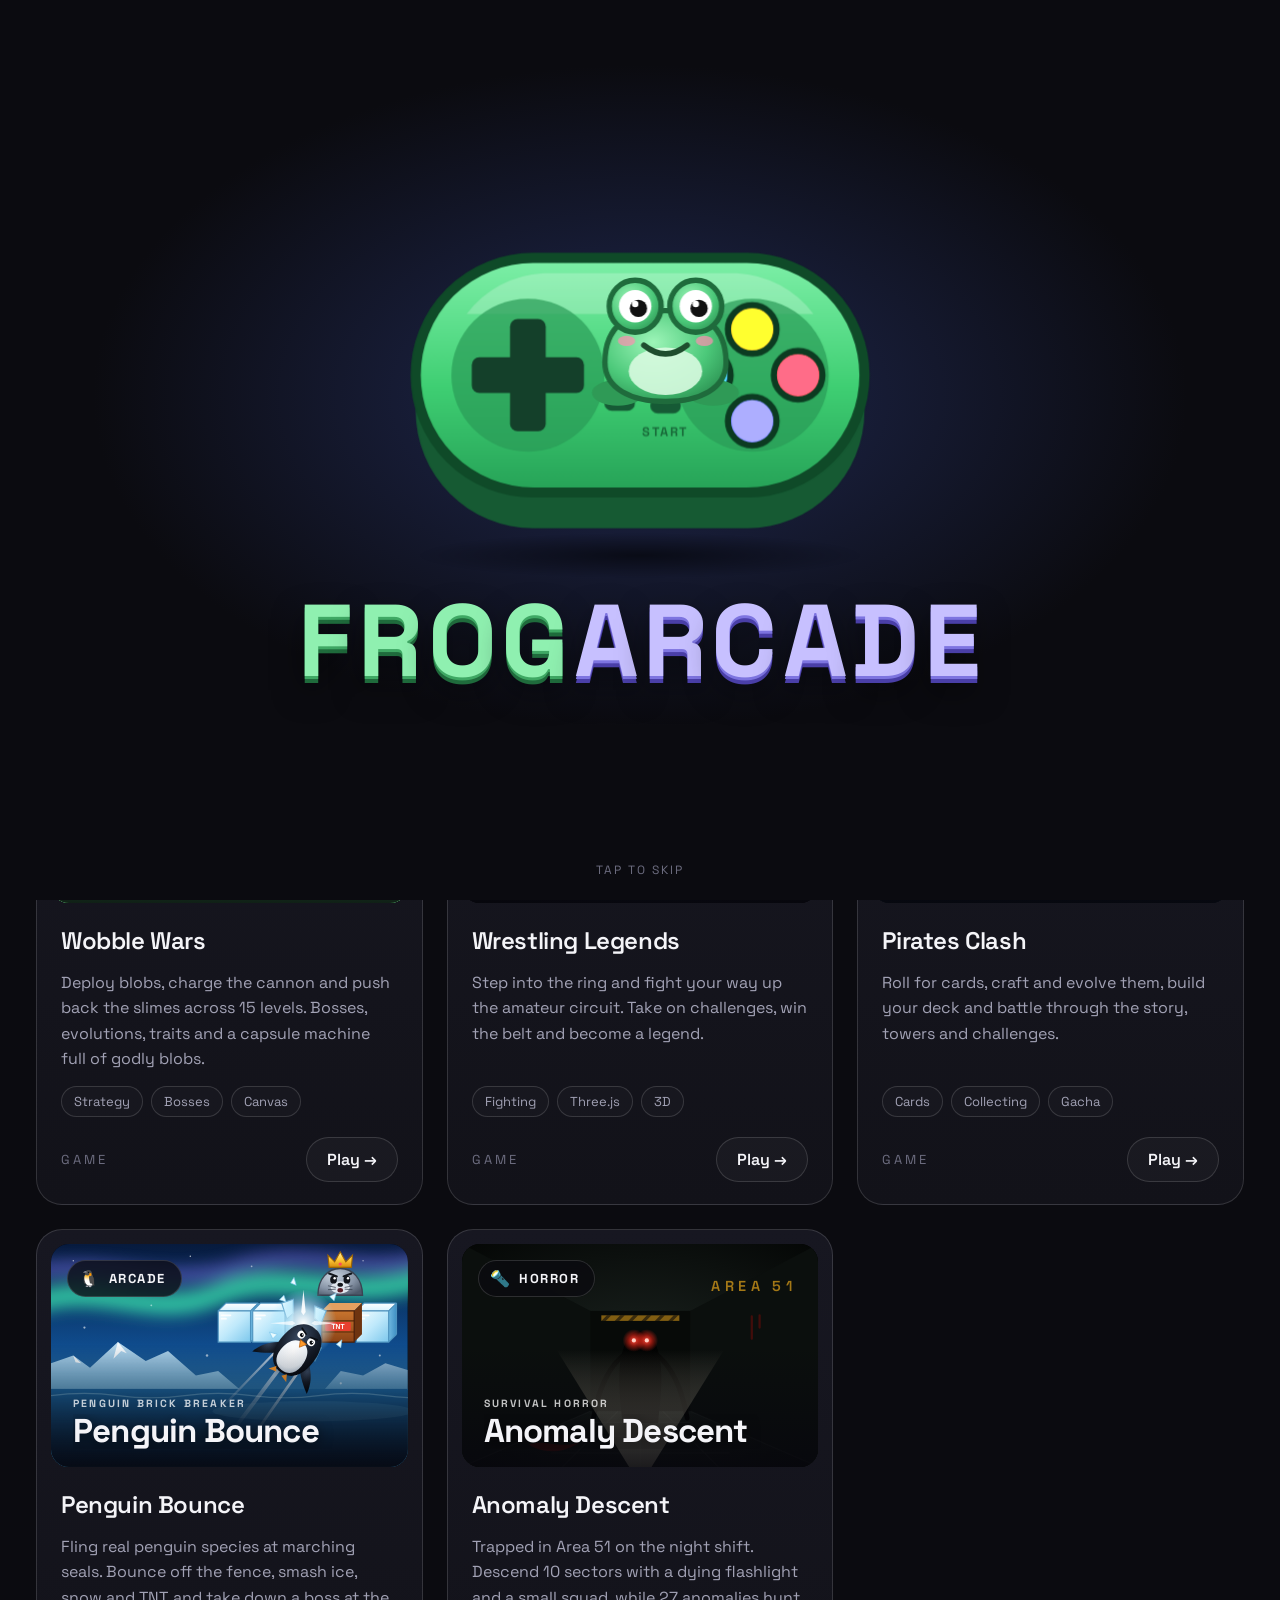
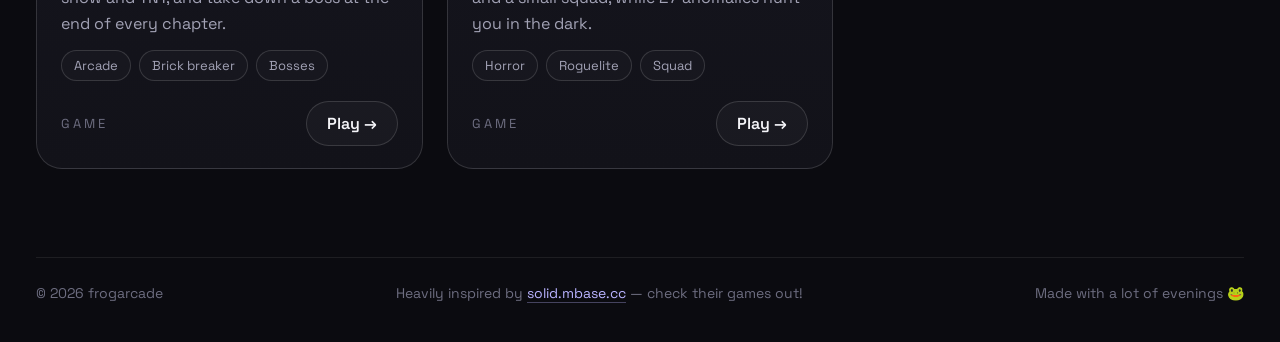
==== commit 3c02e419: "Add files via upload" ====
--- a/index.html
+++ b/index.html
@@ -120,99 +120,103 @@
     .links a{padding:8px 10px}
   }
 
-  /* ---- intro: a classic controller turns in, seen from above-left, FROGARCADE printed along its side ---- */
-  #intro{position:fixed; inset:0; z-index:100; display:flex; flex-direction:column; align-items:center; justify-content:center;
-    background:radial-gradient(800px 480px at 50% 46%, #1f2850 0%, #0b0b10 72%); cursor:pointer;
-    transition:opacity .6s ease, transform .6s cubic-bezier(.7,0,.84,0)}
-  #intro.out{opacity:0; transform:translateY(-6%); pointer-events:none}
-  #intro .stage{perspective:1300px; width:440px; height:190px; transform:scale(var(--k,1)); animation:fade .5s ease both}
-  #intro .pad3d{position:relative; width:440px; height:190px; transform-style:preserve-3d;
-    animation:padIn 1.6s cubic-bezier(.2,1.15,.35,1) both, padSway 6s ease-in-out 1.6s infinite}
-  #intro .pad3d > svg{position:absolute; inset:0; width:100%; height:100%; overflow:visible}
-  #intro .pad3d .layer{transform:translateZ(var(--z))}
-  #intro .pad3d .top{transform:translateZ(20px)}
-  #intro .pad3d .top2{transform:translateZ(26px)}
-  #intro .wall{position:absolute; left:120px; top:190px; width:200px; height:40px; transform-origin:50% 0;
-    transform:translateZ(20px) rotateX(-90deg); backface-visibility:hidden;
-    background:linear-gradient(180deg,#1f6e3f,#164f2e); display:flex; align-items:center; justify-content:center;
-    box-shadow:inset 0 2px 0 rgba(255,255,255,.18), inset 0 -3px 0 rgba(0,0,0,.25)}
-  /* FROGARCADE is printed on the controller's side — it comes in with the pad, no typing */
-  #intro .wall .l{position:relative; display:inline-block; font-weight:700; font-size:25px; letter-spacing:.06em; line-height:1;
-    color:#effff4; text-shadow:0 1px 0 #9fe2b8, 0 2px 0 #4fae74, 0 3px 4px rgba(0,0,0,.45)}
-  #intro .wall .l.p{color:#e6e4ff; text-shadow:0 1px 0 #bdbaff, 0 2px 0 #7d78d8, 0 3px 4px rgba(0,0,0,.45)}
-  #intro .floor{position:absolute; left:50%; top:50%; width:440px; height:190px; margin:-95px 0 0 -220px; border-radius:100px;
-    background:radial-gradient(closest-side, rgba(0,0,0,.55), transparent); transform:translateZ(-24px); filter:blur(8px)}
-  #intro .skip{position:absolute; bottom:22px; color:var(--dim); font-size:12px; letter-spacing:2px; text-transform:uppercase; opacity:0; animation:fade .6s ease 2s forwards}
-  #intro .lit{animation:glow 1.2s ease-in-out infinite alternate}
-  #intro .lit:nth-of-type(2){animation-delay:.3s} #intro .lit:nth-of-type(3){animation-delay:.6s} #intro .lit:nth-of-type(4){animation-delay:.9s}
-  @keyframes padIn{0%{transform:translateY(80px) scale(.2) rotateX(10deg) rotateZ(-160deg)} 100%{transform:rotateX(54deg) rotateZ(18deg)}}
-  @keyframes padSway{0%,100%{transform:rotateX(54deg) rotateZ(18deg)} 50%{transform:rotateX(54deg) rotateZ(18deg) rotateZ(5deg) translateZ(10px)}}
+  /* ---- intro: a frog hops in, lands on the controller's START button, the screen flashes and FROGARCADE punches in (≈3s) ---- */
+  #intro{position:fixed; inset:0; z-index:100; display:flex; align-items:center; justify-content:center; overflow:hidden;
+    background:radial-gradient(760px 460px at 50% 44%, #1f2850 0%, #0b0b10 72%); cursor:pointer;
+    transition:opacity .55s ease, transform .55s cubic-bezier(.7,0,.84,0)}
+  #intro.out{opacity:0; transform:scale(1.04); pointer-events:none}
+  #intro .stage{position:absolute; left:50%; top:50%; width:480px; height:330px; margin:-165px 0 0 -240px; transform:scale(var(--k,1))}
+  #intro .pad{position:absolute; left:90px; top:40px; width:300px; height:186px; overflow:visible;
+    animation:pPop .45s cubic-bezier(.2,1.5,.4,1) both}
+  #intro .shadow{position:absolute; left:110px; top:214px; width:260px; height:26px; border-radius:50%;
+    background:radial-gradient(closest-side, rgba(0,0,0,.55), transparent); animation:fade .4s ease both}
+  #intro .lit{animation:lit .5s ease 1.12s both}
+  #intro .press{animation:press .3s ease 1.02s both}
+  #intro .padhit{animation:padHit .35s ease 1.0s both; transform-origin:150px 93px; transform-box:view-box}
+  /* the frog: X and Y move on separate wrappers so the leap is a true arc */
+  #intro .fx{position:absolute; left:209px; top:55px; width:92px; height:84px; animation:fX .62s cubic-bezier(.25,.55,.6,1) .32s both}
+  #intro .fy{width:100%; height:100%; animation:fY .62s .32s both}
+  #intro .fs{width:100%; height:100%; transform-origin:50% 100%; animation:fSpin .62s ease-out .32s both, fLand .45s ease .94s both}
+  #intro .fs svg{width:100%; height:100%; overflow:visible}
+  #intro .eye{animation:blink 3s ease 1.9s infinite; transform-origin:center; transform-box:fill-box}
+  #intro .flash{position:absolute; inset:0; background:radial-gradient(circle at 50% 42%, #ffffff, #e8fff0 40%, rgba(255,255,255,.0) 75%);
+    opacity:0; pointer-events:none; animation:flash .5s ease-out 1.06s both}
+  #intro .burst{position:absolute; left:255px; top:137px; width:0; height:0}
+  #intro .burst i{position:absolute; left:-3px; top:-3px; width:6px; height:6px; border-radius:50%; background:#ffe36a;
+    opacity:0; animation:spark .6s ease-out 1.06s both}
+  #intro .word{position:absolute; left:-40px; right:-40px; top:248px; display:flex; justify-content:center; gap:2px;
+    font-weight:700; font-size:60px; line-height:1; letter-spacing:.01em}
+  #intro .word span{display:inline-block; opacity:0; animation:punch .38s cubic-bezier(.2,1.7,.4,1) both}
+  #intro .word .g{color:#8ff0b0; text-shadow:0 2px 0 #3fa864, 0 4px 0 #1f6b3c, 0 8px 18px rgba(0,0,0,.55)}
+  #intro .word .p{color:#c7c0ff; text-shadow:0 2px 0 #7d74e0, 0 4px 0 #4a3fa8, 0 8px 18px rgba(0,0,0,.55)}
+  #intro .skip{position:absolute; bottom:22px; color:var(--dim); font-size:12px; letter-spacing:2px; text-transform:uppercase; opacity:0; animation:fade .5s ease 1.4s forwards}
+  @keyframes pPop{0%{opacity:0; transform:translateY(30px) scale(.55)} 100%{opacity:1; transform:none}}
+  @keyframes fX{0%{transform:translateX(-430px)} 100%{transform:translateX(0)}}
+  @keyframes fY{0%{transform:translateY(120px); animation-timing-function:cubic-bezier(.2,.7,.4,1)}
+               48%{transform:translateY(-150px); animation-timing-function:cubic-bezier(.6,0,.85,.4)} 100%{transform:translateY(0)}}
+  @keyframes fSpin{0%{transform:rotate(-30deg) scale(.9,1.12)} 60%{transform:rotate(-8deg) scale(1)} 100%{transform:rotate(0) scale(1)}}
+  @keyframes fLand{0%{transform:scale(1)} 25%{transform:scale(1.28,.68)} 55%{transform:scale(.92,1.12)} 100%{transform:scale(1)}}
+  @keyframes press{0%{transform:translateY(0)} 40%{transform:translateY(3px)} 100%{transform:translateY(1px)}}
+  @keyframes padHit{0%{transform:scale(1)} 35%{transform:scale(.97,.94)} 100%{transform:scale(1)}}
+  @keyframes lit{0%{filter:none} 40%{filter:brightness(1.9) saturate(1.4)} 100%{filter:brightness(1.25) saturate(1.15)}}
+  @keyframes flash{0%{opacity:0} 18%{opacity:.9} 100%{opacity:0}}
+  @keyframes spark{0%{opacity:1; transform:translate(0,0) scale(1)} 100%{opacity:0; transform:translate(var(--sx),var(--sy)) scale(.4)}}
+  @keyframes punch{0%{opacity:0; transform:translateY(-14px) scale(2.3)} 100%{opacity:1; transform:none}}
+  @keyframes blink{0%,92%,100%{transform:scaleY(1)} 96%{transform:scaleY(.1)}}
   @keyframes fade{to{opacity:1}}
-  @keyframes glow{to{filter:brightness(1.55) saturate(1.2)}}
   @media (prefers-reduced-motion:reduce){ #intro *{animation-duration:.01s !important; animation-delay:0s !important; animation-iteration-count:1 !important} }
 </style>
 </head>
 <body>
 <div id="intro" role="presentation" aria-label="frogarcade">
-  <div class="stage"><div class="pad3d">
-    <div class="floor"></div>
-    <svg class="layer" viewBox="0 0 440 190" aria-hidden="true" style="--z:-20px"><path fill="#0d3820" d="M120 6 H320 A92 92 0 0 1 320 190 H120 A92 92 0 0 1 120 6 Z"/></svg>
-    <svg class="layer" viewBox="0 0 440 190" aria-hidden="true" style="--z:-18px"><path fill="#0d3b21" d="M120 6 H320 A92 92 0 0 1 320 190 H120 A92 92 0 0 1 120 6 Z"/></svg>
-    <svg class="layer" viewBox="0 0 440 190" aria-hidden="true" style="--z:-15px"><path fill="#0e3e23" d="M120 6 H320 A92 92 0 0 1 320 190 H120 A92 92 0 0 1 120 6 Z"/></svg>
-    <svg class="layer" viewBox="0 0 440 190" aria-hidden="true" style="--z:-12px"><path fill="#0f4125" d="M120 6 H320 A92 92 0 0 1 320 190 H120 A92 92 0 0 1 120 6 Z"/></svg>
-    <svg class="layer" viewBox="0 0 440 190" aria-hidden="true" style="--z:-10px"><path fill="#104427" d="M120 6 H320 A92 92 0 0 1 320 190 H120 A92 92 0 0 1 120 6 Z"/></svg>
-    <svg class="layer" viewBox="0 0 440 190" aria-hidden="true" style="--z:-8px"><path fill="#114728" d="M120 6 H320 A92 92 0 0 1 320 190 H120 A92 92 0 0 1 120 6 Z"/></svg>
-    <svg class="layer" viewBox="0 0 440 190" aria-hidden="true" style="--z:-5px"><path fill="#124a2a" d="M120 6 H320 A92 92 0 0 1 320 190 H120 A92 92 0 0 1 120 6 Z"/></svg>
-    <svg class="layer" viewBox="0 0 440 190" aria-hidden="true" style="--z:-2px"><path fill="#134d2c" d="M120 6 H320 A92 92 0 0 1 320 190 H120 A92 92 0 0 1 120 6 Z"/></svg>
-    <svg class="layer" viewBox="0 0 440 190" aria-hidden="true" style="--z:0px"><path fill="#14512e" d="M120 6 H320 A92 92 0 0 1 320 190 H120 A92 92 0 0 1 120 6 Z"/></svg>
-    <svg class="layer" viewBox="0 0 440 190" aria-hidden="true" style="--z:2px"><path fill="#15542f" d="M120 6 H320 A92 92 0 0 1 320 190 H120 A92 92 0 0 1 120 6 Z"/></svg>
-    <svg class="layer" viewBox="0 0 440 190" aria-hidden="true" style="--z:5px"><path fill="#165731" d="M120 6 H320 A92 92 0 0 1 320 190 H120 A92 92 0 0 1 120 6 Z"/></svg>
-    <svg class="layer" viewBox="0 0 440 190" aria-hidden="true" style="--z:8px"><path fill="#175a33" d="M120 6 H320 A92 92 0 0 1 320 190 H120 A92 92 0 0 1 120 6 Z"/></svg>
-    <svg class="layer" viewBox="0 0 440 190" aria-hidden="true" style="--z:10px"><path fill="#185d35" d="M120 6 H320 A92 92 0 0 1 320 190 H120 A92 92 0 0 1 120 6 Z"/></svg>
-    <svg class="layer" viewBox="0 0 440 190" aria-hidden="true" style="--z:12px"><path fill="#196036" d="M120 6 H320 A92 92 0 0 1 320 190 H120 A92 92 0 0 1 120 6 Z"/></svg>
-    <svg class="layer" viewBox="0 0 440 190" aria-hidden="true" style="--z:15px"><path fill="#1a6338" d="M120 6 H320 A92 92 0 0 1 320 190 H120 A92 92 0 0 1 120 6 Z"/></svg>
-    <svg class="layer" viewBox="0 0 440 190" aria-hidden="true" style="--z:18px"><path fill="#1b663a" d="M120 6 H320 A92 92 0 0 1 320 190 H120 A92 92 0 0 1 120 6 Z"/></svg>
-    <svg class="layer" viewBox="0 0 440 190" aria-hidden="true" style="--z:20px"><path fill="#1c6a3c" d="M120 6 H320 A92 92 0 0 1 320 190 H120 A92 92 0 0 1 120 6 Z"/></svg>
-    <svg class="top" viewBox="0 0 440 190" aria-hidden="true">
-      <defs>
-        <linearGradient id="pd-top" x1="0" y1="0" x2="0" y2="1"><stop offset="0" stop-color="#7ef0a8"/><stop offset=".5" stop-color="#3fcf73"/><stop offset="1" stop-color="#26a257"/></linearGradient>
-        <radialGradient id="pd-well" cx=".5" cy=".4" r=".6"><stop offset="0" stop-color="#2a9c58"/><stop offset="1" stop-color="#1c7a43"/></radialGradient>
-      </defs>
-      <path d="M120 6 H320 A92 92 0 0 1 320 190 H120 A92 92 0 0 1 120 6 Z" fill="url(#pd-top)" stroke="#0f4a28" stroke-width="3"/>
-      <path d="M126 14 H314 A84 84 0 0 1 392 64 H48 A84 84 0 0 1 126 14 Z" fill="#ffffff" opacity=".22"/>
-      <circle cx="112" cy="98" r="58" fill="url(#pd-well)" opacity=".85"/>
-      <circle cx="328" cy="98" r="58" fill="url(#pd-well)" opacity=".85"/>
-      <rect x="182" y="104" width="30" height="10" rx="5" fill="#165a35" transform="rotate(-24 197 109)"/>
-      <rect x="226" y="104" width="30" height="10" rx="5" fill="#165a35" transform="rotate(-24 241 109)"/>
-      <text x="220" y="70" text-anchor="middle" font-family="Space Grotesk, sans-serif" font-weight="700" font-size="13" letter-spacing="3" fill="#0f4a28" opacity=".55">SELECT   START</text>
+  <div class="stage">
+    <div class="shadow"></div>
+    <svg class="pad" viewBox="0 0 200 124" aria-hidden="true">
+      <defs><linearGradient id="fi-pad" x1="0" y1="0" x2="0" y2="1"><stop offset="0" stop-color="#7ef0a8"/><stop offset=".55" stop-color="#3fcf73"/><stop offset="1" stop-color="#26a257"/></linearGradient></defs>
+      <g class="padhit">
+        <path d="M58 22 H142 A46 46 0 0 1 142 114 H58 A46 46 0 0 1 58 22 Z" fill="#165a33"/>
+        <path d="M58 8 H142 A46 46 0 0 1 142 100 H58 A46 46 0 0 1 58 8 Z" fill="url(#fi-pad)" stroke="#0f4a28" stroke-width="4"/>
+        <path d="M62 14 H138 A40 40 0 0 1 168 30 H32 A40 40 0 0 1 62 14 Z" fill="#fff" opacity=".22"/>
+        <circle cx="56" cy="54" r="30" fill="#2a9c58" opacity=".7"/><circle cx="144" cy="54" r="30" fill="#2a9c58" opacity=".7"/>
+        <g fill="#14402a"><rect x="49" y="32" width="14" height="44" rx="3"/><rect x="34" y="47" width="44" height="14" rx="3"/></g>
+        <g class="lit" stroke="#0d2e1c" stroke-width="2.5"><circle cx="144" cy="36" r="9.5" fill="#ffd23a"/><circle cx="162" cy="54" r="9.5" fill="#ff5a6e"/>
+          <circle cx="126" cy="54" r="9.5" fill="#4fb3ff"/><circle cx="144" cy="72" r="9.5" fill="#8b8cff"/></g>
+        <rect x="86" y="62" width="12" height="6" rx="3" fill="#165a35"/>
+        <rect class="press" x="104" y="62" width="12" height="6" rx="3" fill="#165a35"/>
+        <text x="110" y="78" text-anchor="middle" font-size="5" font-weight="700" letter-spacing=".6" fill="#0f4a28" opacity=".7">START</text>
+      </g>
     </svg>
-    <svg class="top2" viewBox="0 0 440 190" aria-hidden="true">
-      <g fill="#14402a"><rect x="98" y="62" width="28" height="72" rx="5"/><rect x="76" y="84" width="72" height="28" rx="5"/></g>
-      <g fill="#215c3a"><rect x="102" y="66" width="20" height="22" rx="3"/><rect x="80" y="88" width="22" height="20" rx="3"/></g>
-      <g stroke="#0d2e1c" stroke-width="2.5">
-        <circle class="lit" cx="328" cy="64" r="15" fill="#ffd23a"/>
-        <circle class="lit" cx="362" cy="98" r="15" fill="#ff5a6e"/>
-        <circle class="lit" cx="294" cy="98" r="15" fill="#4fb3ff"/>
-        <circle class="lit" cx="328" cy="132" r="15" fill="#8b8cff"/>
-      </g>
-      <g fill="#ffffff" opacity=".45"><circle cx="323" cy="59" r="4"/><circle cx="357" cy="93" r="4"/><circle cx="289" cy="93" r="4"/><circle cx="323" cy="127" r="4"/></g>
-    </svg>
-    <div class="wall" aria-label="FROGARCADE"><span class="l " style="--d:1.90s">F</span><span class="l " style="--d:2.06s">R</span><span class="l " style="--d:2.22s">O</span><span class="l " style="--d:2.38s">G</span><span class="l p" style="--d:2.54s">A</span><span class="l p" style="--d:2.70s">R</span><span class="l p" style="--d:2.86s">C</span><span class="l p" style="--d:3.02s">A</span><span class="l p" style="--d:3.18s">D</span><span class="l p" style="--d:3.34s">E</span></div>
-  </div></div>
+    <div class="fx"><div class="fy"><div class="fs">
+      <svg viewBox="0 0 72 66" aria-hidden="true">
+        <defs><radialGradient id="fi-frog" cx=".4" cy=".35" r=".75"><stop offset="0" stop-color="#9df5b8"/><stop offset=".6" stop-color="#4cc97a"/><stop offset="1" stop-color="#2a8f50"/></radialGradient></defs>
+        <ellipse cx="14" cy="60" rx="12" ry="6" fill="#2f9a56"/><ellipse cx="58" cy="60" rx="12" ry="6" fill="#2f9a56"/>
+        <path d="M8 46 C8 28 20 22 36 22 C52 22 64 28 64 46 C64 58 52 64 36 64 C20 64 8 58 8 46 Z" fill="url(#fi-frog)" stroke="#1f6b3c" stroke-width="2.5"/>
+        <ellipse cx="36" cy="50" rx="17" ry="11" fill="#d9fbe0" opacity=".9"/>
+        <circle cx="22" cy="20" r="12" fill="url(#fi-frog)" stroke="#1f6b3c" stroke-width="2.5"/><circle cx="50" cy="20" r="12" fill="url(#fi-frog)" stroke="#1f6b3c" stroke-width="2.5"/>
+        <g class="eye"><circle cx="22" cy="20" r="7.5" fill="#fff"/><circle cx="23.5" cy="21" r="4" fill="#111"/><circle cx="22" cy="19" r="1.5" fill="#fff"/></g>
+        <g class="eye"><circle cx="50" cy="20" r="7.5" fill="#fff"/><circle cx="51.5" cy="21" r="4" fill="#111"/><circle cx="50" cy="19" r="1.5" fill="#fff"/></g>
+        <path d="M26 38 Q36 46 46 38" fill="none" stroke="#1f4d2e" stroke-width="2.6" stroke-linecap="round"/>
+        <ellipse cx="18" cy="36" rx="4" ry="2.4" fill="#ff8fb0" opacity=".7"/><ellipse cx="54" cy="36" rx="4" ry="2.4" fill="#ff8fb0" opacity=".7"/>
+      </svg>
+    </div></div></div>
+    <div class="burst"><i style="--sx:70px;--sy:0px;"></i><i style="--sx:50px;--sy:49px;background:#8ff0b0"></i><i style="--sx:0px;--sy:70px;"></i><i style="--sx:-49px;--sy:50px;background:#8ff0b0"></i><i style="--sx:-70px;--sy:0px;"></i><i style="--sx:-50px;--sy:-49px;background:#8ff0b0"></i><i style="--sx:0px;--sy:-70px;"></i><i style="--sx:49px;--sy:-50px;background:#8ff0b0"></i></div>
+    <div class="word" aria-label="FROGARCADE"><span class="g" style="animation-delay:1.18s">F</span><span class="g" style="animation-delay:1.24s">R</span><span class="g" style="animation-delay:1.31s">O</span><span class="g" style="animation-delay:1.38s">G</span><span class="p" style="animation-delay:1.44s">A</span><span class="p" style="animation-delay:1.50s">R</span><span class="p" style="animation-delay:1.57s">C</span><span class="p" style="animation-delay:1.64s">A</span><span class="p" style="animation-delay:1.70s">D</span><span class="p" style="animation-delay:1.76s">E</span></div>
+  </div>
+  <div class="flash"></div>
   <div class="skip">tap to skip</div>
 </div>
 <script>
   // the intro plays once per visit (coming back from a game skips it), and any tap/key skips it
   (function(){
     const el = document.getElementById('intro');
-    const fit = () => el.querySelector('.stage').style.setProperty('--k', Math.min(1, innerWidth * .88 / 440, innerHeight * .9 / 300));
+    const fit = () => el.querySelector('.stage').style.setProperty('--k', Math.min(1.7, innerWidth * .9 / 580, innerHeight * .82 / 330));
     fit(); addEventListener('resize', fit);
     let seen = false; try { seen = sessionStorage.getItem('fa_intro') === '1'; } catch(e) {}
     if (seen) { el.remove(); return; }
     try { sessionStorage.setItem('fa_intro', '1'); } catch(e) {}
-    const done = () => { if (!el.isConnected || el.classList.contains('out')) return; el.classList.add('out'); setTimeout(() => el.remove(), 650); };
+    const done = () => { if (!el.isConnected || el.classList.contains('out')) return; el.classList.add('out'); setTimeout(() => el.remove(), 600); };
     el.addEventListener('click', done); addEventListener('keydown', done, {once:true});
-    setTimeout(done, 5600);
+    setTimeout(done, 2900);
   })();
 </script>
 <div class="wrap">
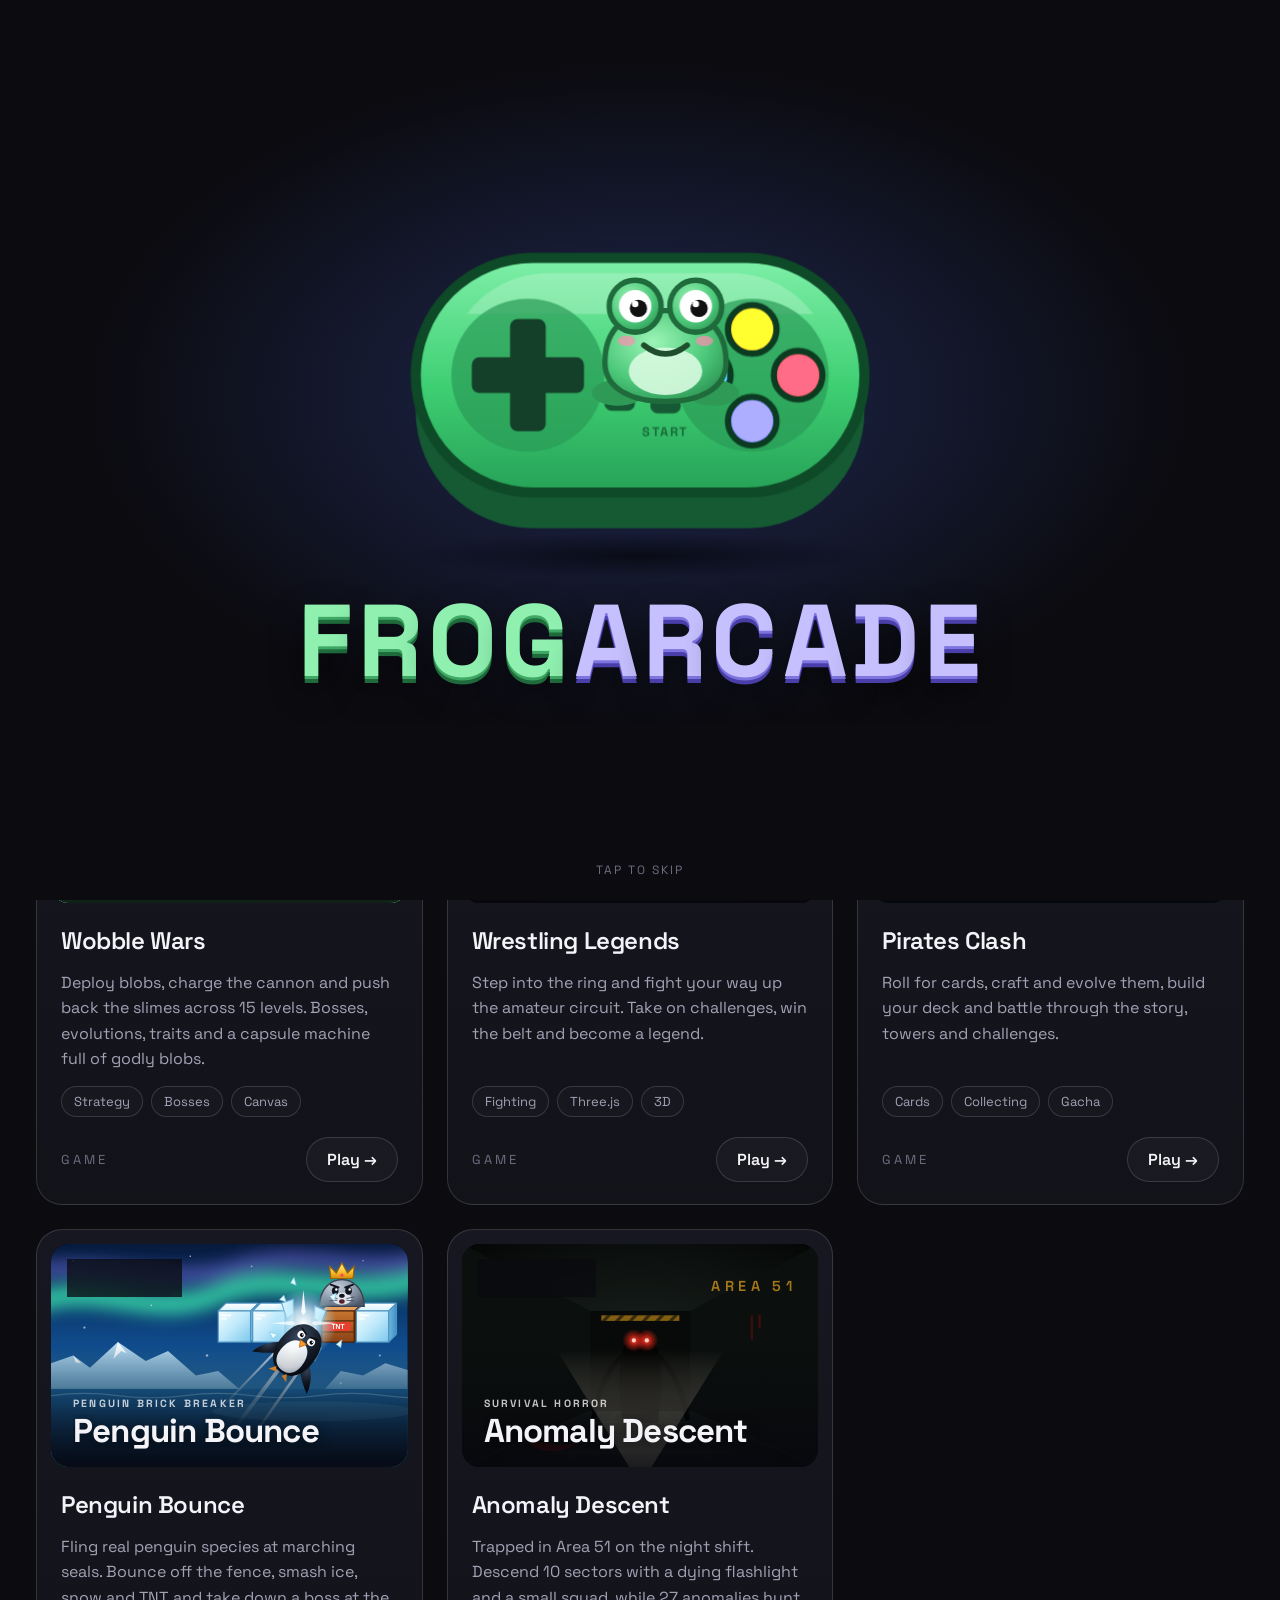
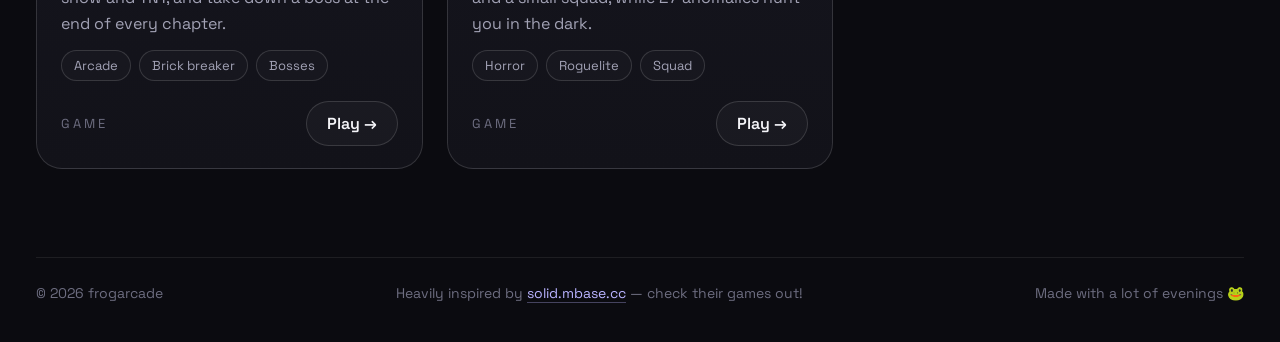
==== commit 34baa5de: "Add files via upload" ====
--- a/index.html
+++ b/index.html
@@ -468,8 +468,7 @@
   <!-- the wall of ice up top, with a TNT crate -->
   <g transform="translate(300,70)">
     <use href="#pb-cube" x="0" y="20"/><use href="#pb-cube" x="62" y="20"/>
-    <use href="#pb-cube" x="248" y="20"/>
-    <g transform="translate(186,20)">
+        <g transform="translate(186,20)">
       <path d="M0 0 L58 0 L72 -14 L14 -14 Z" fill="#e6a060"/><path d="M58 0 L72 -14 L72 42 L58 56 Z" fill="#6e3410"/>
       <rect width="58" height="56" fill="url(#pb-tnt)"/>
       <path d="M0 18 L58 18 M0 38 L58 38" stroke="#5a2a0a" stroke-width="2"/>
@@ -477,6 +476,7 @@
       <text x="29" y="33" text-anchor="middle" font-family="Arial Black, Arial, sans-serif" font-weight="900" font-size="12" fill="#fff">TNT</text>
       <path d="M0 0 L58 0 L58 56 L0 56 Z" fill="none" stroke="#4a1e06" stroke-width="2"/>
     </g>
+    <use href="#pb-cube" x="248" y="20"/>
     <!-- the block the penguin is smashing: flying apart -->
     <g transform="translate(124,20)">
       <path d="M0 0 L22 0 L14 24 L0 30 Z" fill="url(#pb-iceF)" stroke="#4d93bf" stroke-width="2" transform="translate(-10,-14) rotate(-18)"/>
@@ -485,7 +485,7 @@
       <path d="M40 34 L58 30 L58 56 L34 56 Z" fill="url(#pb-iceF)" stroke="#4d93bf" stroke-width="2" transform="translate(22,14) rotate(26)"/>
     </g>
     <!-- the seal king, peeking over the wall, not happy -->
-    <g transform="translate(219,-34)">
+    <g transform="translate(222,-14)">
       <path d="M-40 26 C-40 -4 -22 -22 0 -22 C22 -22 40 -4 40 26 Z" fill="url(#pb-seal)" stroke="#3a4352" stroke-width="2.5"/>
       <ellipse cx="0" cy="12" rx="17" ry="11" fill="#dfe6ee"/>
       <ellipse cx="-12" cy="-2" rx="6" ry="7" fill="#11151b"/><ellipse cx="12" cy="-2" rx="6" ry="7" fill="#11151b"/>
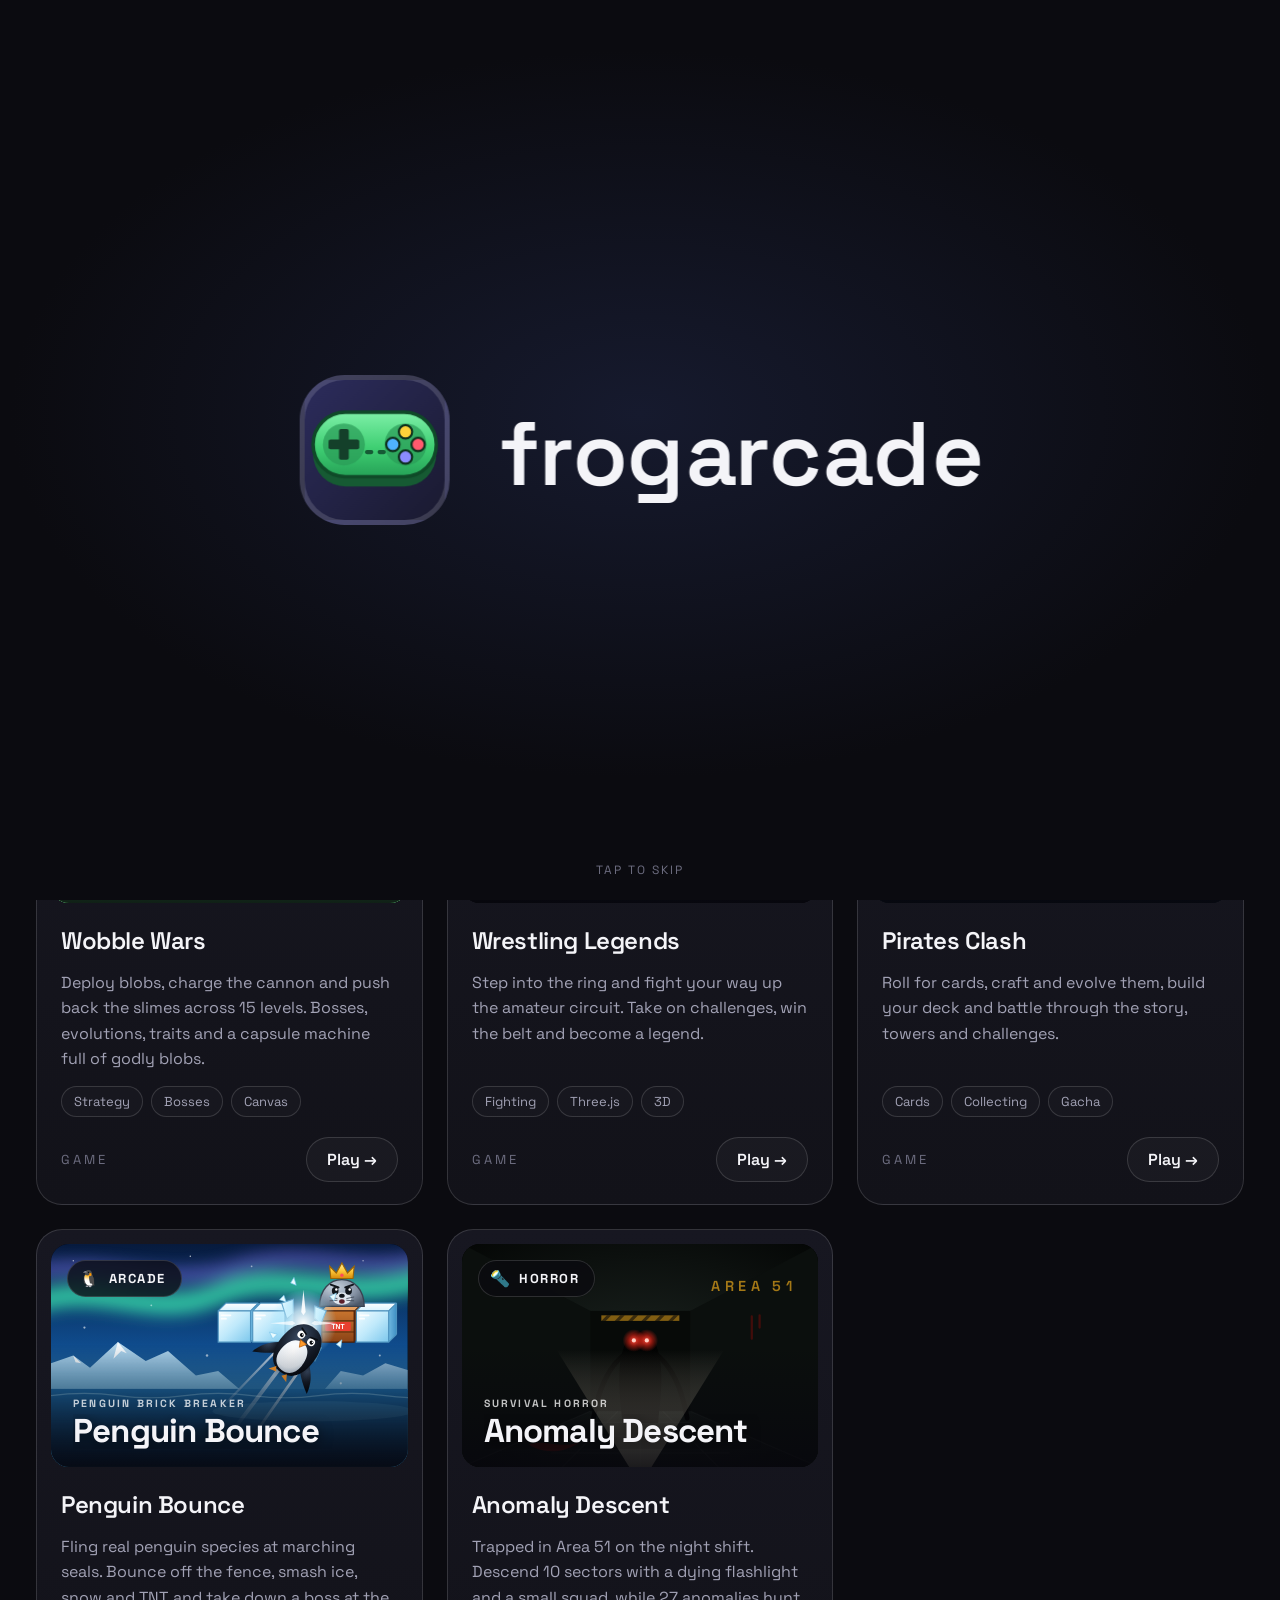
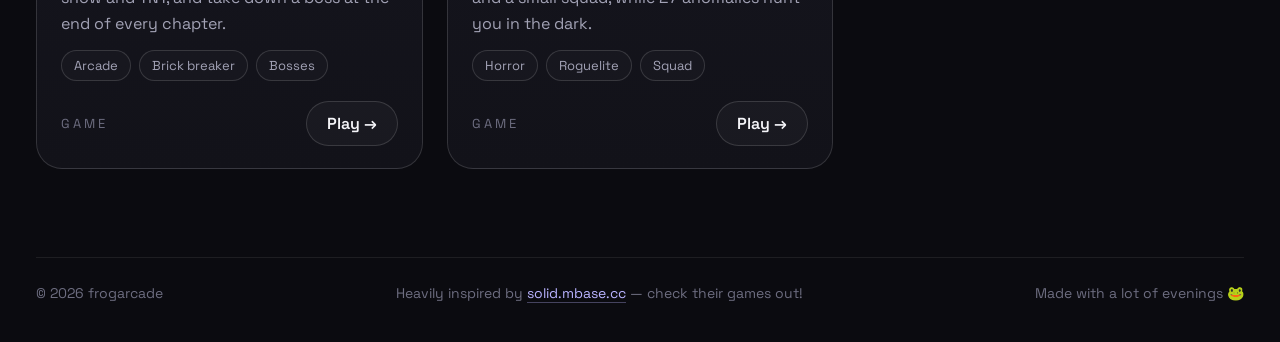
==== commit d3cbd450: "Add files via upload" ====
--- a/index.html
+++ b/index.html
@@ -120,103 +120,103 @@
     .links a{padding:8px 10px}
   }
 
-  /* ---- intro: a frog hops in, lands on the controller's START button, the screen flashes and FROGARCADE punches in (≈3s) ---- */
-  #intro{position:fixed; inset:0; z-index:100; display:flex; align-items:center; justify-content:center; overflow:hidden;
-    background:radial-gradient(760px 460px at 50% 44%, #1f2850 0%, #0b0b10 72%); cursor:pointer;
-    transition:opacity .55s ease, transform .55s cubic-bezier(.7,0,.84,0)}
-  #intro.out{opacity:0; transform:scale(1.04); pointer-events:none}
-  #intro .stage{position:absolute; left:50%; top:50%; width:480px; height:330px; margin:-165px 0 0 -240px; transform:scale(var(--k,1))}
-  #intro .pad{position:absolute; left:90px; top:40px; width:300px; height:186px; overflow:visible;
-    animation:pPop .45s cubic-bezier(.2,1.5,.4,1) both}
-  #intro .shadow{position:absolute; left:110px; top:214px; width:260px; height:26px; border-radius:50%;
-    background:radial-gradient(closest-side, rgba(0,0,0,.55), transparent); animation:fade .4s ease both}
-  #intro .lit{animation:lit .5s ease 1.12s both}
-  #intro .press{animation:press .3s ease 1.02s both}
-  #intro .padhit{animation:padHit .35s ease 1.0s both; transform-origin:150px 93px; transform-box:view-box}
-  /* the frog: X and Y move on separate wrappers so the leap is a true arc */
-  #intro .fx{position:absolute; left:209px; top:55px; width:92px; height:84px; animation:fX .62s cubic-bezier(.25,.55,.6,1) .32s both}
-  #intro .fy{width:100%; height:100%; animation:fY .62s .32s both}
-  #intro .fs{width:100%; height:100%; transform-origin:50% 100%; animation:fSpin .62s ease-out .32s both, fLand .45s ease .94s both}
-  #intro .fs svg{width:100%; height:100%; overflow:visible}
-  #intro .eye{animation:blink 3s ease 1.9s infinite; transform-origin:center; transform-box:fill-box}
-  #intro .flash{position:absolute; inset:0; background:radial-gradient(circle at 50% 42%, #ffffff, #e8fff0 40%, rgba(255,255,255,.0) 75%);
-    opacity:0; pointer-events:none; animation:flash .5s ease-out 1.06s both}
-  #intro .burst{position:absolute; left:255px; top:137px; width:0; height:0}
-  #intro .burst i{position:absolute; left:-3px; top:-3px; width:6px; height:6px; border-radius:50%; background:#ffe36a;
-    opacity:0; animation:spark .6s ease-out 1.06s both}
-  #intro .word{position:absolute; left:-40px; right:-40px; top:248px; display:flex; justify-content:center; gap:2px;
-    font-weight:700; font-size:60px; line-height:1; letter-spacing:.01em}
-  #intro .word span{display:inline-block; opacity:0; animation:punch .38s cubic-bezier(.2,1.7,.4,1) both}
-  #intro .word .g{color:#8ff0b0; text-shadow:0 2px 0 #3fa864, 0 4px 0 #1f6b3c, 0 8px 18px rgba(0,0,0,.55)}
-  #intro .word .p{color:#c7c0ff; text-shadow:0 2px 0 #7d74e0, 0 4px 0 #4a3fa8, 0 8px 18px rgba(0,0,0,.55)}
-  #intro .skip{position:absolute; bottom:22px; color:var(--dim); font-size:12px; letter-spacing:2px; text-transform:uppercase; opacity:0; animation:fade .5s ease 1.4s forwards}
-  @keyframes pPop{0%{opacity:0; transform:translateY(30px) scale(.55)} 100%{opacity:1; transform:none}}
-  @keyframes fX{0%{transform:translateX(-430px)} 100%{transform:translateX(0)}}
-  @keyframes fY{0%{transform:translateY(120px); animation-timing-function:cubic-bezier(.2,.7,.4,1)}
-               48%{transform:translateY(-150px); animation-timing-function:cubic-bezier(.6,0,.85,.4)} 100%{transform:translateY(0)}}
-  @keyframes fSpin{0%{transform:rotate(-30deg) scale(.9,1.12)} 60%{transform:rotate(-8deg) scale(1)} 100%{transform:rotate(0) scale(1)}}
-  @keyframes fLand{0%{transform:scale(1)} 25%{transform:scale(1.28,.68)} 55%{transform:scale(.92,1.12)} 100%{transform:scale(1)}}
-  @keyframes press{0%{transform:translateY(0)} 40%{transform:translateY(3px)} 100%{transform:translateY(1px)}}
-  @keyframes padHit{0%{transform:scale(1)} 35%{transform:scale(.97,.94)} 100%{transform:scale(1)}}
-  @keyframes lit{0%{filter:none} 40%{filter:brightness(1.9) saturate(1.4)} 100%{filter:brightness(1.25) saturate(1.15)}}
-  @keyframes flash{0%{opacity:0} 18%{opacity:.9} 100%{opacity:0}}
-  @keyframes spark{0%{opacity:1; transform:translate(0,0) scale(1)} 100%{opacity:0; transform:translate(var(--sx),var(--sy)) scale(.4)}}
-  @keyframes punch{0%{opacity:0; transform:translateY(-14px) scale(2.3)} 100%{opacity:1; transform:none}}
-  @keyframes blink{0%,92%,100%{transform:scaleY(1)} 96%{transform:scaleY(.1)}}
-  @keyframes fade{to{opacity:1}}
-  @media (prefers-reduced-motion:reduce){ #intro *{animation-duration:.01s !important; animation-delay:0s !important; animation-iteration-count:1 !important} }
+  /* ---- intro: the logo draws itself, fills, its buttons light up, the name rises in — and then the whole lockup
+     glides up into the nav and becomes the site's own logo (≈2.8s). The lockup is the nav brand at 1×, scaled up. ---- */
+  #intro{position:fixed; inset:0; z-index:100; cursor:pointer; overflow:hidden}
+  #intro .bg{position:absolute; inset:0; background:radial-gradient(900px 520px at 50% 46%, #161a2e 0%, var(--bg) 70%)}
+  #intro .il{position:absolute; left:0; top:0; display:flex; align-items:center; gap:10px; transform-origin:0 0;
+    font-weight:600; font-size:18px; letter-spacing:-.2px; color:var(--text); white-space:nowrap; visibility:hidden}
+  #intro .il .logo{position:relative; background:none; border-color:transparent;
+    transform:translateX(var(--shift,0px)) scale(1.35); animation:iSlide .75s cubic-bezier(.65,0,.35,1) 1.08s forwards}   /* starts centred, settles into the lockup */
+  #intro .il .tile{position:absolute; inset:-1px; border-radius:9px; background:linear-gradient(135deg,#2c2c5c,#1a1a30);
+    border:1px solid var(--line2); opacity:0; animation:iFade .5s ease 1.55s both}
+  #intro .il svg{position:relative; overflow:visible}
+  #intro .il .draw{fill:none; stroke:#9ff5bf; stroke-width:5; stroke-linecap:round; stroke-dasharray:1; stroke-dashoffset:1;
+    filter:drop-shadow(0 0 3px #3fcf73); animation:iDraw .95s cubic-bezier(.65,0,.35,1) .1s both, iOut .45s ease 1.45s forwards}
+  #intro .il .fill{opacity:0; animation:iFade .5s cubic-bezier(.22,1,.36,1) .78s both}
+  #intro .il .sweep{transform-box:view-box; animation:iSweep .75s cubic-bezier(.45,0,.2,1) .95s both}
+  #intro .il .pop{opacity:0; transform-box:fill-box; transform-origin:center; animation:iPop .45s cubic-bezier(.22,1,.36,1) both}
+  #intro .il .word span{display:inline-block; opacity:0; animation:iRise .6s cubic-bezier(.22,1,.36,1) both}
+  #intro .skip{position:absolute; left:0; right:0; bottom:22px; text-align:center; color:var(--dim); font-size:12px; letter-spacing:2px;
+    text-transform:uppercase; opacity:0; animation:iFade .5s ease 1.2s both}
+  body.intro-on nav .brand{visibility:hidden}
+  @keyframes iSlide{to{transform:none}}
+  @keyframes iDraw{to{stroke-dashoffset:0}}
+  @keyframes iOut{to{opacity:0}}
+  @keyframes iFade{from{opacity:0} to{opacity:1}}
+  @keyframes iSweep{from{transform:translateX(-90px)} to{transform:translateX(230px)}}
+  @keyframes iPop{0%{opacity:0; transform:scale(.55)} 60%{opacity:1} 100%{opacity:1; transform:scale(1)}}
+  @keyframes iRise{0%{opacity:0; transform:translateY(.45em); filter:blur(5px)} 100%{opacity:1; transform:none; filter:blur(0)}}
+  @media (prefers-reduced-motion:reduce){ #intro{display:none} body.intro-on nav .brand{visibility:visible} }
 </style>
 </head>
 <body>
 <div id="intro" role="presentation" aria-label="frogarcade">
-  <div class="stage">
-    <div class="shadow"></div>
-    <svg class="pad" viewBox="0 0 200 124" aria-hidden="true">
-      <defs><linearGradient id="fi-pad" x1="0" y1="0" x2="0" y2="1"><stop offset="0" stop-color="#7ef0a8"/><stop offset=".55" stop-color="#3fcf73"/><stop offset="1" stop-color="#26a257"/></linearGradient></defs>
-      <g class="padhit">
+  <div class="bg"></div>
+  <div class="il" aria-hidden="true">
+    <span class="logo"><span class="tile"></span><svg width="28" height="18" viewBox="0 0 200 124">
+      <defs>
+        <linearGradient id="il-pad" x1="0" y1="0" x2="0" y2="1"><stop offset="0" stop-color="#7ef0a8"/><stop offset=".55" stop-color="#3fcf73"/><stop offset="1" stop-color="#26a257"/></linearGradient>
+        <linearGradient id="il-sheen" x1="0" y1="0" x2="1" y2="0"><stop offset="0" stop-color="#fff" stop-opacity="0"/><stop offset=".5" stop-color="#fff" stop-opacity=".6"/><stop offset="1" stop-color="#fff" stop-opacity="0"/></linearGradient>
+        <clipPath id="il-clip"><path d="M58 8 H142 A46 46 0 0 1 142 100 H58 A46 46 0 0 1 58 8 Z"/></clipPath>
+      </defs>
+      <g class="fill">
         <path d="M58 22 H142 A46 46 0 0 1 142 114 H58 A46 46 0 0 1 58 22 Z" fill="#165a33"/>
-        <path d="M58 8 H142 A46 46 0 0 1 142 100 H58 A46 46 0 0 1 58 8 Z" fill="url(#fi-pad)" stroke="#0f4a28" stroke-width="4"/>
-        <path d="M62 14 H138 A40 40 0 0 1 168 30 H32 A40 40 0 0 1 62 14 Z" fill="#fff" opacity=".22"/>
+        <path d="M58 8 H142 A46 46 0 0 1 142 100 H58 A46 46 0 0 1 58 8 Z" fill="url(#il-pad)" stroke="#0f4a28" stroke-width="5"/>
         <circle cx="56" cy="54" r="30" fill="#2a9c58" opacity=".7"/><circle cx="144" cy="54" r="30" fill="#2a9c58" opacity=".7"/>
-        <g fill="#14402a"><rect x="49" y="32" width="14" height="44" rx="3"/><rect x="34" y="47" width="44" height="14" rx="3"/></g>
-        <g class="lit" stroke="#0d2e1c" stroke-width="2.5"><circle cx="144" cy="36" r="9.5" fill="#ffd23a"/><circle cx="162" cy="54" r="9.5" fill="#ff5a6e"/>
-          <circle cx="126" cy="54" r="9.5" fill="#4fb3ff"/><circle cx="144" cy="72" r="9.5" fill="#8b8cff"/></g>
-        <rect x="86" y="62" width="12" height="6" rx="3" fill="#165a35"/>
-        <rect class="press" x="104" y="62" width="12" height="6" rx="3" fill="#165a35"/>
-        <text x="110" y="78" text-anchor="middle" font-size="5" font-weight="700" letter-spacing=".6" fill="#0f4a28" opacity=".7">START</text>
       </g>
-    </svg>
-    <div class="fx"><div class="fy"><div class="fs">
-      <svg viewBox="0 0 72 66" aria-hidden="true">
-        <defs><radialGradient id="fi-frog" cx=".4" cy=".35" r=".75"><stop offset="0" stop-color="#9df5b8"/><stop offset=".6" stop-color="#4cc97a"/><stop offset="1" stop-color="#2a8f50"/></radialGradient></defs>
-        <ellipse cx="14" cy="60" rx="12" ry="6" fill="#2f9a56"/><ellipse cx="58" cy="60" rx="12" ry="6" fill="#2f9a56"/>
-        <path d="M8 46 C8 28 20 22 36 22 C52 22 64 28 64 46 C64 58 52 64 36 64 C20 64 8 58 8 46 Z" fill="url(#fi-frog)" stroke="#1f6b3c" stroke-width="2.5"/>
-        <ellipse cx="36" cy="50" rx="17" ry="11" fill="#d9fbe0" opacity=".9"/>
-        <circle cx="22" cy="20" r="12" fill="url(#fi-frog)" stroke="#1f6b3c" stroke-width="2.5"/><circle cx="50" cy="20" r="12" fill="url(#fi-frog)" stroke="#1f6b3c" stroke-width="2.5"/>
-        <g class="eye"><circle cx="22" cy="20" r="7.5" fill="#fff"/><circle cx="23.5" cy="21" r="4" fill="#111"/><circle cx="22" cy="19" r="1.5" fill="#fff"/></g>
-        <g class="eye"><circle cx="50" cy="20" r="7.5" fill="#fff"/><circle cx="51.5" cy="21" r="4" fill="#111"/><circle cx="50" cy="19" r="1.5" fill="#fff"/></g>
-        <path d="M26 38 Q36 46 46 38" fill="none" stroke="#1f4d2e" stroke-width="2.6" stroke-linecap="round"/>
-        <ellipse cx="18" cy="36" rx="4" ry="2.4" fill="#ff8fb0" opacity=".7"/><ellipse cx="54" cy="36" rx="4" ry="2.4" fill="#ff8fb0" opacity=".7"/>
-      </svg>
-    </div></div></div>
-    <div class="burst"><i style="--sx:70px;--sy:0px;"></i><i style="--sx:50px;--sy:49px;background:#8ff0b0"></i><i style="--sx:0px;--sy:70px;"></i><i style="--sx:-49px;--sy:50px;background:#8ff0b0"></i><i style="--sx:-70px;--sy:0px;"></i><i style="--sx:-50px;--sy:-49px;background:#8ff0b0"></i><i style="--sx:0px;--sy:-70px;"></i><i style="--sx:49px;--sy:-50px;background:#8ff0b0"></i></div>
-    <div class="word" aria-label="FROGARCADE"><span class="g" style="animation-delay:1.18s">F</span><span class="g" style="animation-delay:1.24s">R</span><span class="g" style="animation-delay:1.31s">O</span><span class="g" style="animation-delay:1.38s">G</span><span class="p" style="animation-delay:1.44s">A</span><span class="p" style="animation-delay:1.50s">R</span><span class="p" style="animation-delay:1.57s">C</span><span class="p" style="animation-delay:1.64s">A</span><span class="p" style="animation-delay:1.70s">D</span><span class="p" style="animation-delay:1.76s">E</span></div>
+      <g clip-path="url(#il-clip)"><rect class="sweep" x="0" y="0" width="60" height="124" fill="url(#il-sheen)" transform="skewX(-18)"/></g>
+      <g class="pop" style="animation-delay:1.12s" fill="#14402a"><rect x="49" y="32" width="14" height="44" rx="3"/><rect x="34" y="47" width="44" height="14" rx="3"/></g>
+      <g class="pop" style="animation-delay:1.20s" fill="#165a35"><rect x="86" y="62" width="12" height="6" rx="3"/><rect x="104" y="62" width="12" height="6" rx="3"/></g>
+      <g stroke="#0d2e1c" stroke-width="3">
+        <circle class="pop" style="animation-delay:1.22s" cx="144" cy="36" r="9.5" fill="#ffd23a"/>
+        <circle class="pop" style="animation-delay:1.29s" cx="162" cy="54" r="9.5" fill="#ff5a6e"/>
+        <circle class="pop" style="animation-delay:1.36s" cx="144" cy="72" r="9.5" fill="#8b8cff"/>
+        <circle class="pop" style="animation-delay:1.43s" cx="126" cy="54" r="9.5" fill="#4fb3ff"/>
+      </g>
+      <path class="draw" pathLength="1" d="M58 8 H142 A46 46 0 0 1 142 100 H58 A46 46 0 0 1 58 8 Z"/>
+    </svg></span>
+    <span class="word"><span style="animation-delay:1.380s">f</span><span style="animation-delay:1.420s">r</span><span style="animation-delay:1.460s">o</span><span style="animation-delay:1.500s">g</span><span style="animation-delay:1.540s">a</span><span style="animation-delay:1.580s">r</span><span style="animation-delay:1.620s">c</span><span style="animation-delay:1.660s">a</span><span style="animation-delay:1.700s">d</span><span style="animation-delay:1.740s">e</span></span>
   </div>
-  <div class="flash"></div>
   <div class="skip">tap to skip</div>
 </div>
 <script>
-  // the intro plays once per visit (coming back from a game skips it), and any tap/key skips it
+  // the intro plays once per visit (coming back from a game skips it); any tap/key jumps straight to the hand-off
   (function(){
     const el = document.getElementById('intro');
-    const fit = () => el.querySelector('.stage').style.setProperty('--k', Math.min(1.7, innerWidth * .9 / 580, innerHeight * .82 / 330));
-    fit(); addEventListener('resize', fit);
     let seen = false; try { seen = sessionStorage.getItem('fa_intro') === '1'; } catch(e) {}
-    if (seen) { el.remove(); return; }
+    if (seen || matchMedia('(prefers-reduced-motion: reduce)').matches) { el.remove(); return; }
     try { sessionStorage.setItem('fa_intro', '1'); } catch(e) {}
-    const done = () => { if (!el.isConnected || el.classList.contains('out')) return; el.classList.add('out'); setTimeout(() => el.remove(), 600); };
-    el.addEventListener('click', done); addEventListener('keydown', done, {once:true});
-    setTimeout(done, 2900);
+    document.body.classList.add('intro-on');
+    const il = el.querySelector('.il'), bg = el.querySelector('.bg'), skip = el.querySelector('.skip');
+    // the lockup is laid out at nav size; scale it up and centre it
+    let w = 0, h = 0, k = 1;
+    const place = () => {
+      il.style.transform = 'none'; const r = il.getBoundingClientRect(); w = r.width; h = r.height;
+      il.style.setProperty('--shift', (il.querySelector('.word').offsetWidth + 10) / 2 + 'px');   // centre the mark until the name arrives
+      k = Math.max(1.6, Math.min(5, innerWidth * .8 / w, innerHeight * .3 / h));
+      il.style.transform = 'translate(' + (innerWidth - w*k)/2 + 'px,' + (innerHeight - h*k)/2 + 'px) scale(' + k + ')';
+    };
+    place(); il.style.visibility = 'visible'; addEventListener('resize', place);
+    let leaving = false;
+    const handoff = (fast) => {
+      if (leaving || !el.isConnected) return; leaving = true;
+      removeEventListener('resize', place);
+      const brand = document.querySelector('nav .brand'), b = brand && brand.getBoundingClientRect();
+      const ease = 'cubic-bezier(.65,0,.35,1)', dur = fast ? 480 : 700;
+      skip.style.opacity = '0';
+      if (fast) el.getAnimations({ subtree: true }).forEach(an => { try { an.finish(); } catch(e) {} });   // skipped early: snap the logo complete first
+      if (b && b.width) {
+        il.animate([{ transform: il.style.transform }, { transform: 'translate(' + b.left + 'px,' + b.top + 'px) scale(1)' }],
+                   { duration: dur, easing: ease, fill: 'forwards' });
+      } else {
+        il.animate([{ opacity: 1 }, { opacity: 0 }], { duration: dur, fill: 'forwards' });
+      }
+      bg.animate([{ opacity: 1 }, { opacity: 0 }], { duration: dur*.85, delay: dur*.15, easing: 'ease', fill: 'forwards' });
+      setTimeout(() => { document.body.classList.remove('intro-on'); el.remove(); }, dur + 30);
+    };
+    el.addEventListener('click', () => handoff(true)); addEventListener('keydown', () => handoff(true), {once:true});
+    setTimeout(() => handoff(false), 2300);
   })();
 </script>
 <div class="wrap">
